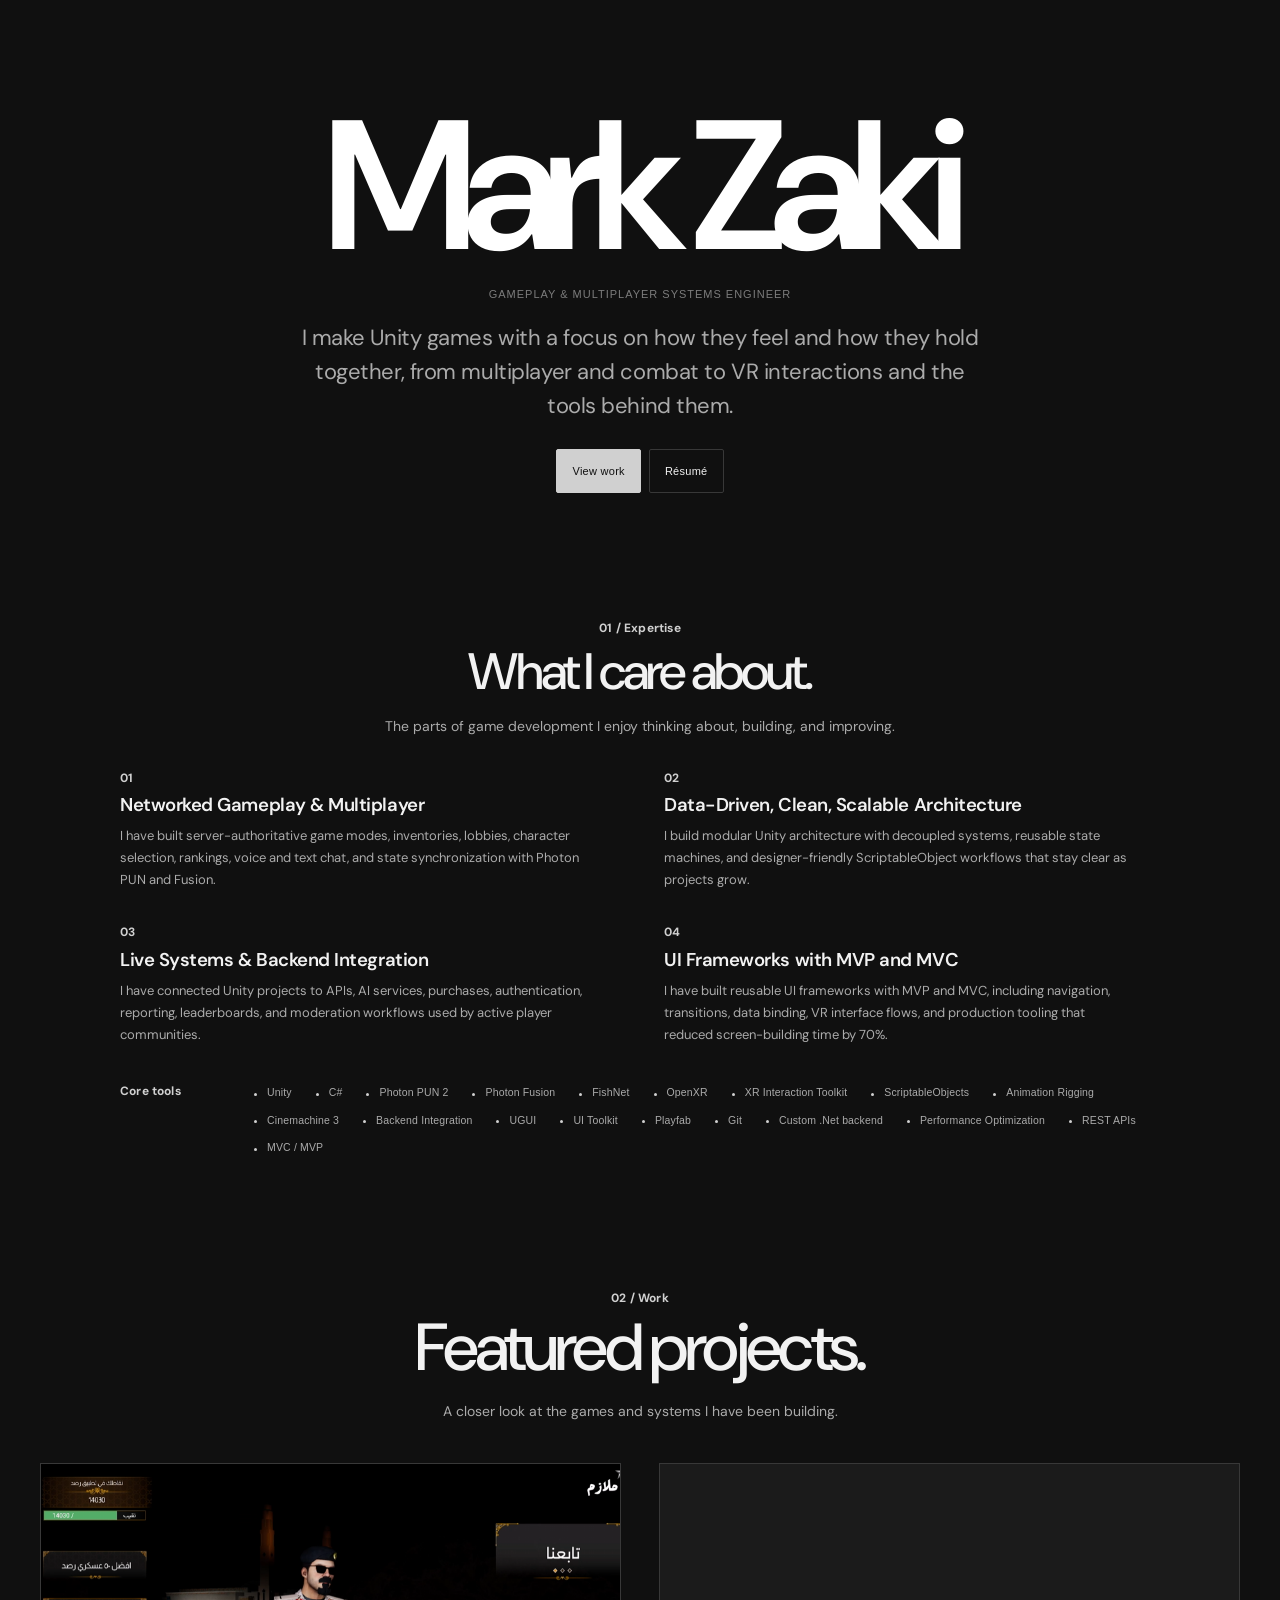
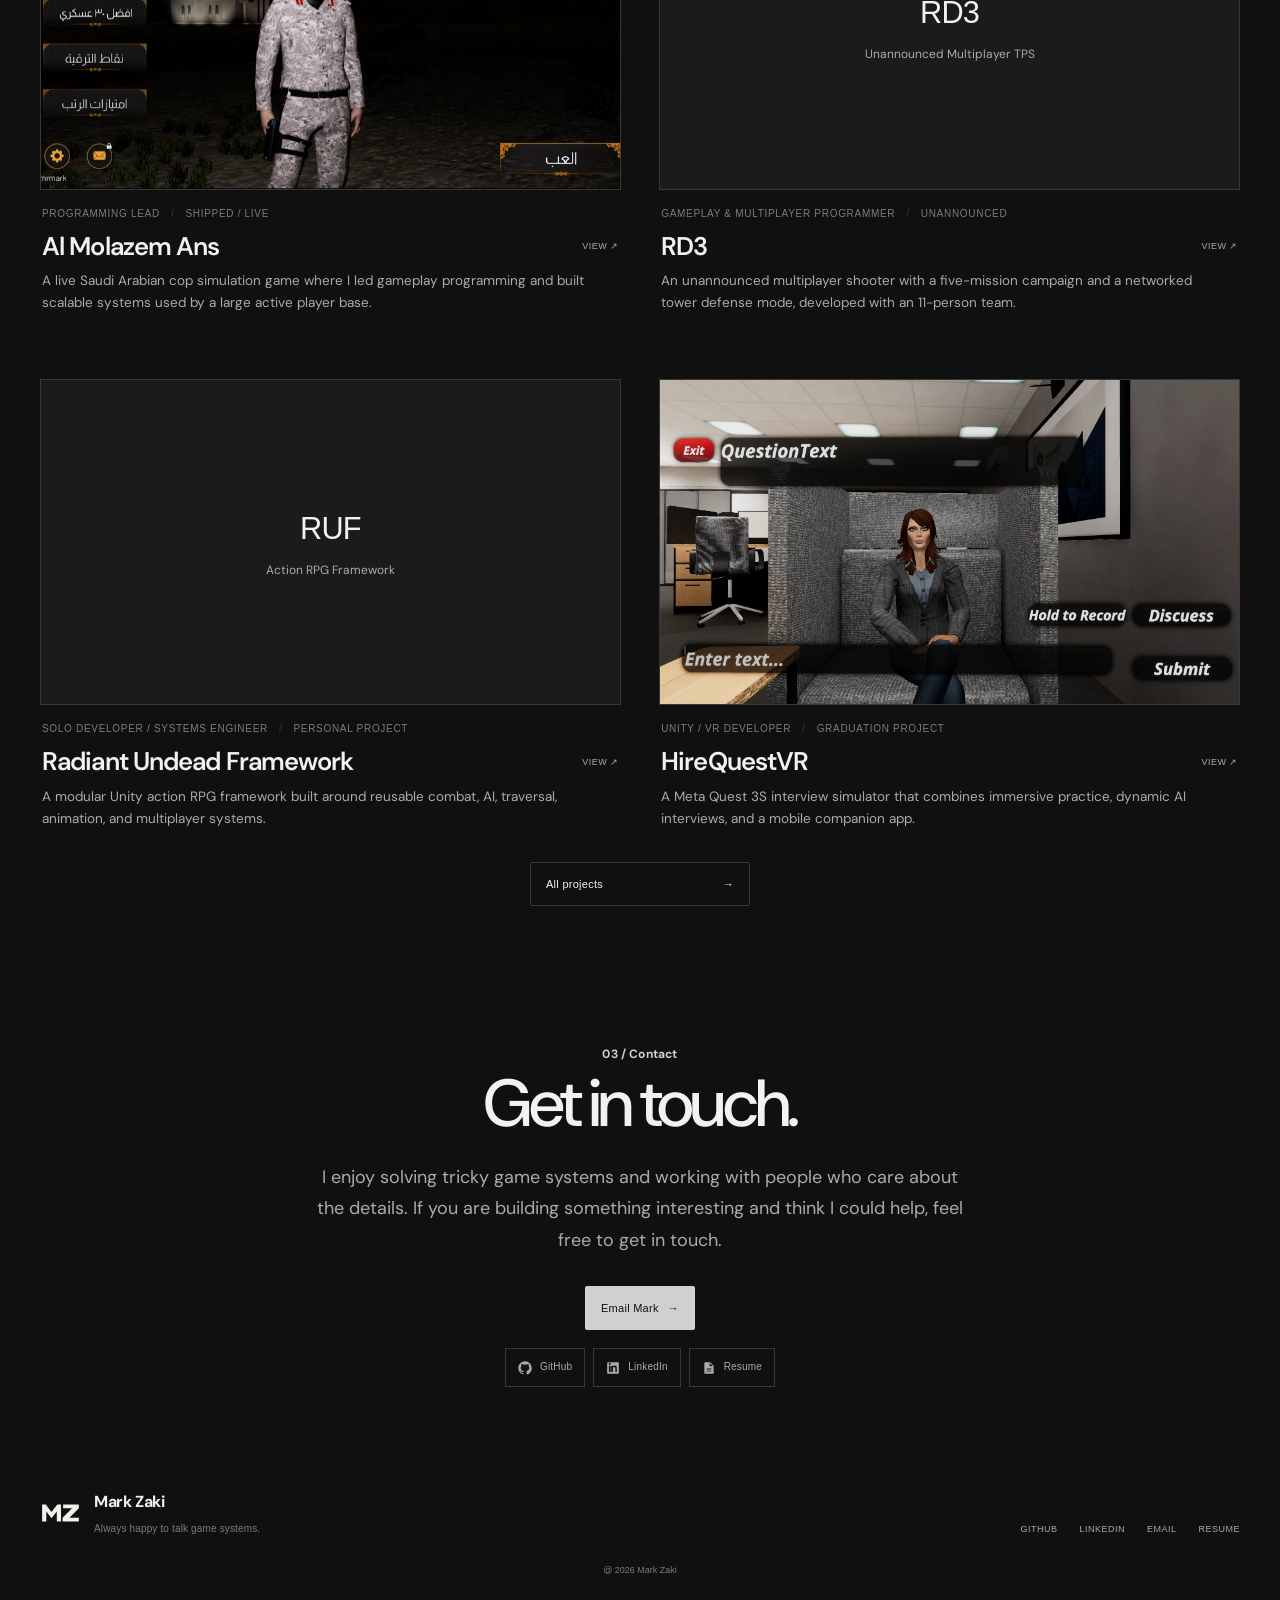
==== index.html @ 377fe2c9 "update" ====
<!DOCTYPE html>
<html lang="en">
<head>
  <meta charset="UTF-8">
  <meta name="viewport" content="width=device-width, initial-scale=1.0">
  <meta name="referrer" content="strict-origin-when-cross-origin">
  <meta name="theme-color" content="#0b0b0c">
  <title>Mark Zaki</title>
  <meta name="description" content="Mark Zaki, a Gameplay & Multiplayer Systems Engineer working across shipped mobile games, multiplayer systems, VR, combat, AI, and developer tools.">
  <link rel="preconnect" href="https://fonts.googleapis.com">
  <link rel="preconnect" href="https://fonts.gstatic.com" crossorigin>
  <link href="https://fonts.googleapis.com/css2?family=DM+Sans:wght@400;500;600;700&family=DM+Serif+Display&family=Fira+Code:wght@400;500&family=IBM+Plex+Sans:wght@400;500;600;700&family=Instrument+Serif&family=Inter:wght@400;500;600;700;800&family=JetBrains+Mono:wght@400;500&family=Manrope:wght@400;500;600;700;800&family=Outfit:wght@400;500;600;700&family=Playfair+Display:wght@500;600;700&family=Plus+Jakarta+Sans:wght@400;500;600;700;800&family=Roboto+Mono:wght@400;500&family=Sora:wght@400;500;600;700&family=Source+Code+Pro:wght@400;500&family=Source+Sans+3:wght@400;500;600;700&family=Space+Grotesk:wght@400;500;600;700&family=Space+Mono:wght@400;700&family=Work+Sans:wght@400;500;600;700&display=swap" rel="stylesheet">
  <link href="https://fonts.googleapis.com/css2?family=Barlow+Condensed:wght@400;500;600;700&family=Lora:wght@400;500;600;700&family=Merriweather:wght@400;700&family=Oswald:wght@400;500;600;700&display=swap" rel="stylesheet">
  <link rel="stylesheet" href="style.css">
  <link rel="icon" type="image/svg+xml" href="assets/favicon.svg">

  <!-- Social link preview -->
  <meta property="og:type" content="website">
  <meta property="og:site_name" content="Mark Zaki">
  <meta property="og:title" content="Mark Zaki | Gameplay & Multiplayer Systems Engineer">
  <meta property="og:description" content="Shipped mobile games, multiplayer systems, VR, combat, AI, and developer tools built with Unity and C#.">
  <meta property="og:url" content="https://markzaki55.github.io/">
  <meta property="og:image" content="https://markzaki55.github.io/assets/og-image.svg">
  <meta name="twitter:card" content="summary_large_image">
  <meta name="twitter:title" content="Mark Zaki | Gameplay & Multiplayer Systems Engineer">
  <meta name="twitter:description" content="Shipped mobile games, multiplayer systems, VR, combat, AI, and developer tools built with Unity and C#.">
  <meta name="twitter:image" content="https://markzaki55.github.io/assets/og-image.svg">
</head>
<body data-page="home">

  <section class="hero">
    <div class="wrap">
      <div class="hero__grid">
        <div class="hero__headline">
          <h1 id="name"></h1>
          <p class="hero__byline" id="tagline"></p>
          <p class="hero__statement" id="intro"></p>
        </div>
        <div class="actions" id="actions"></div>
      </div>
    </div>
  </section>

  <main>
    <section class="section section--alt" id="expertise">
      <div class="wrap">
        <div class="section__head">
          <div>
            <span class="section__index number-label">01 / Expertise</span>
            <h2 class="section__title">What I care about.</h2>
          </div>
          <p class="section__note">The parts of game development I enjoy thinking about, building, and improving.</p>
        </div>
        <div class="pillars" id="pillars"></div>
        <div class="coretools">
          <span class="coretools__label number-label">Core tools</span>
          <div class="stacklist" id="stacklist"></div>
        </div>
      </div>
    </section>

    <section class="section" id="work">
      <div class="wrap">
        <div class="section__head">
          <div>
            <span class="section__index number-label">02 / Work</span>
            <h2 class="section__title">Featured projects.</h2>
          </div>
          <p class="section__note">A closer look at the games and systems I have been building.</p>
        </div>
        <div class="projgrid" id="projects"></div>
        <div class="allprojects" id="all-projects" style="display:none">
          <a class="btn btn--ghost" href="projects.html">
            All projects <span class="arrow">→</span>
          </a>
        </div>
      </div>
    </section>

    <section class="section contact" id="contact">
      <div class="wrap contact__simple">
        <div class="section__head">
          <div>
            <span class="section__index number-label">03 / Contact</span>
            <h2 class="section__title">Get in touch.</h2>
          </div>
        </div>
        <p class="contact__lead" id="about-text"></p>
        <a class="btn btn--accent contact__email" id="contact-email" href="#">Email Mark <span class="arrow">→</span></a>
        <div class="socials" id="socials"></div>
      </div>
    </section>
  </main>

  <footer class="footer">
    <div class="wrap footer__row">
      <div class="footer__brand">
        <div class="footer__name">Mark <b>Zaki</b></div>
        <p class="footer__tagline">Always happy to talk game systems.</p>
      </div>
      <div class="footer__links" id="footer-links"></div>
    </div>
  </footer>

  <script src="data.js"></script>
  <script src="render.js"></script>
</body>
</html>
---- style.css ----
/* ==========================================================================
   MARK ZAKI PORTFOLIO SYSTEM
   An editorial interface for systems work.
   ========================================================================== */

:root {
  --bg: #0b0b0c;
  --bg-2: #0b0b0c;
  --surface: #171719;
  --surface-2: #1e1e21;
  --line: #333338;
  --line-soft: #252528;
  --text: #f2f0e9;
  --muted: #aaa99f;
  --faint: #74756c;
  --accent: #ffae3d;
  --accent-soft: #ffe875;
  --accent-deep: #a67726;
  --ink: #111111;
  --font-sans: "Space Grotesk", Arial, sans-serif;
  --font-heading: "Manrope", Arial, sans-serif;
  --font-mono: Arial, Helvetica, sans-serif;
  --hero-text: #ffffff;
  --heading-text: #f2f0e9;
  --project-title: #f2f0e9;
  --body-text: #aaa99f;
  --max: 1280px;
  --radius: 2px;
  --radius-lg: 4px;
  --ease: cubic-bezier(.22, 1, .36, 1);
  --glow: rgba(255, 174, 61, .08);
}

* {
  box-sizing: border-box;
  margin: 0;
  padding: 0;
}

html {
  scroll-behavior: smooth;
  scroll-padding-top: 0;
}

body {
  min-width: 320px;
  background: var(--bg);
  color: var(--text);
  font-family: var(--font-sans);
  font-size: 16px;
  line-height: 1.65;
  -webkit-font-smoothing: antialiased;
  text-rendering: optimizeLegibility;
}

h1,
h2,
h3,
h4,
h5,
h6 {
  font-family: var(--font-heading);
}

a {
  color: inherit;
  text-decoration: none;
}

button,
input,
textarea {
  font: inherit;
}

img,
video {
  display: block;
  max-width: 100%;
}

::selection {
  color: var(--ink);
  background: var(--accent);
}

.wrap {
  width: min(100%, var(--max));
  margin: 0 auto;
  padding-inline: 40px;
}

.mono {
  font-family: var(--font-mono);
  font-size: 12px;
  letter-spacing: .045em;
}

.number-label {
  font-family: var(--font-sans);
  font-size: 12px;
  font-weight: 700;
  font-variant-numeric: tabular-nums;
  letter-spacing: .015em;
  line-height: 1.2;
}

/* Hero -------------------------------------------------------------------- */

.hero {
  display: flex;
  align-items: stretch;
}

.hero > .wrap {
  display: flex;
  flex-direction: column;
  justify-content: center;
}

.hero__grid {
  display: flex;
  flex-direction: column;
  align-items: center;
  justify-content: center;
  padding: clamp(72px, 9vw, 116px) 0 clamp(46px, 5vw, 66px);
  text-align: center;
}

.hero__byline {
  margin-top: 26px;
  color: var(--faint);
  font-family: var(--font-mono);
  font-size: 11px;
  font-weight: 500;
  letter-spacing: .09em;
  text-transform: uppercase;
}

.hero__headline h1 {
  color: var(--hero-text);
  font-size: clamp(72px, 14.5vw, 184px);
  font-weight: 600;
  letter-spacing: -.085em;
  line-height: .78;
  white-space: nowrap;
}

.hero__statement {
  max-width: 700px;
  margin-top: 18px;
  color: var(--body-text);
  font-size: clamp(16px, 1.8vw, 22px);
  font-weight: 400;
  letter-spacing: -.02em;
  line-height: 1.55;
}

.actions {
  justify-content: center;
  display: flex;
  flex-wrap: wrap;
  gap: 8px;
  margin-top: 26px;
}

.btn {
  min-height: 44px;
  display: inline-flex;
  align-items: center;
  justify-content: center;
  gap: 9px;
  padding: 0 15px;
  color: var(--text);
  background: transparent;
  border: 1px solid var(--line);
  border-radius: var(--radius);
  font-family: var(--font-mono);
  font-size: 11px;
  letter-spacing: .025em;
  transition: color .18s ease, background .18s ease, border-color .18s ease, transform .18s var(--ease);
}

.btn:hover {
  color: var(--text);
  background: var(--surface-2);
  border-color: var(--muted);
  transform: translateY(-1px);
}

.btn--accent {
  color: var(--ink);
  background: var(--accent);
  border-color: var(--accent);
  font-weight: 500;
}

.btn--accent:hover {
  color: var(--ink);
  background: var(--accent-soft);
  border-color: var(--accent-soft);
}

.btn:active {
  transform: translateY(0);
}

/* Shared section system --------------------------------------------------- */

.section {
  padding: clamp(52px, 5.5vw, 76px) 0;
}

#expertise {
  padding-block: clamp(50px, 5vw, 68px);
}

#expertise .section__head {
  margin-bottom: 32px;
}

#expertise .section__title {
  font-size: clamp(34px, 4vw, 54px);
}

.section__head {
  display: flex;
  flex-direction: column;
  align-items: center;
  gap: 18px;
  margin-bottom: clamp(28px, 3.5vw, 40px);
  text-align: center;
}

.section__index {
  display: block;
  margin-bottom: 10px;
  color: var(--accent);
}

.section__title,
.pagehead__title {
  max-width: 820px;
  color: var(--heading-text);
  font-size: clamp(34px, 5.2vw, 72px);
  font-weight: 500;
  letter-spacing: -.055em;
  line-height: 1;
}

.section__note {
  max-width: 520px;
  color: var(--body-text);
  font-size: 14px;
  line-height: 1.7;
}

/* Project cards ----------------------------------------------------------- */

.projgrid {
  display: grid;
  grid-template-columns: repeat(2, minmax(0, 1fr));
  gap: clamp(36px, 5vw, 64px) clamp(24px, 3vw, 40px);
}

.projgrid--archive {
  grid-template-columns: repeat(3, minmax(0, 1fr));
  gap: 44px 24px;
}

.projgrid--archive .pcard__media {
  aspect-ratio: 16 / 10;
}

.projgrid--archive .pcard__title {
  font-size: clamp(18px, 1.6vw, 22px);
}

.projgrid--archive .pcard__tagline {
  font-size: 12.5px;
  -webkit-line-clamp: 2;
}

.pcard {
  min-width: 0;
  display: block;
  background: transparent;
}

.pcard__media {
  position: relative;
  aspect-ratio: 16 / 9;
  overflow: hidden;
  background: var(--surface);
  border: 1px solid var(--line);
  transition: border-color .22s ease, background .22s ease;
}

.pcard__media img,
.pcard__media video,
.pcard__media iframe {
  width: 100%;
  height: 100%;
  object-fit: cover;
  border: 0;
  pointer-events: none;
  transition: transform .7s var(--ease);
}

.pcard:hover .pcard__media > img,
.pcard:hover .pcard__media > video {
  transform: scale(1.018);
}

.pcard:hover .pcard__media,
.pcard:focus-visible .pcard__media {
  background: var(--surface-2);
  border-color: var(--faint);
}

.pcard__media .ph {
  align-items: center;
  justify-content: center;
  padding-bottom: clamp(26px, 4vw, 54px);
  text-align: center;
}

.pcard__body {
  min-height: 0;
  padding: 16px 2px 0;
  color: var(--text);
  background: transparent;
  border: 0;
}

.pcard__tags,
.pcard__meta {
  display: flex;
  flex-wrap: nowrap;
  gap: 5px 11px;
  overflow: hidden;
  color: var(--faint);
  font-family: var(--font-mono);
  font-size: 10px;
  letter-spacing: .07em;
  text-overflow: ellipsis;
  text-transform: uppercase;
  white-space: nowrap;
}

.pcard__meta span {
  min-width: 0;
  overflow: hidden;
  text-overflow: ellipsis;
}

.pcard__tags span:not(:last-child)::after,
.pcard__meta span:not(:last-child)::after {
  content: "/";
  margin-left: 11px;
  color: var(--line);
}

.pcard__heading {
  display: flex;
  align-items: center;
  justify-content: space-between;
  gap: 20px;
  margin-top: 10px;
}

.pcard__title {
  overflow: hidden;
  color: var(--project-title);
  font-size: clamp(20px, 2vw, 27px);
  font-weight: 600;
  letter-spacing: -.035em;
  line-height: 1.12;
  text-overflow: ellipsis;
  white-space: nowrap;
  transition: color .18s ease;
}

.pcard__arrow {
  flex: none;
  width: auto;
  height: auto;
  color: var(--muted);
  border: 0;
  font-family: var(--font-mono);
  font-size: 9px;
  letter-spacing: .055em;
  text-transform: uppercase;
  transition: color .2s ease, transform .25s var(--ease);
}

.pcard:hover .pcard__title,
.pcard:focus-visible .pcard__title {
  color: var(--accent-soft);
}

.pcard:hover .pcard__arrow,
.pcard:focus-visible .pcard__arrow {
  color: var(--accent);
  transform: translateX(3px);
}

.pcard__tagline {
  max-width: 560px;
  margin-top: 9px;
  display: -webkit-box;
  overflow: hidden;
  color: var(--body-text);
  font-size: 13.5px;
  line-height: 1.65;
  -webkit-box-orient: vertical;
  -webkit-line-clamp: 2;
}

.btn .arrow {
  transition: transform .2s var(--ease);
}

.btn:hover .arrow {
  transform: translateX(5px);
}

.allprojects {
  display: flex;
  justify-content: center;
  margin-top: 32px;
}

.btn--ghost {
  min-width: 220px;
  justify-content: space-between;
}

/* Project placeholder artwork */

.ph {
  position: relative;
  height: 100%;
  display: flex;
  flex-direction: column;
  justify-content: flex-end;
  gap: 6px;
  padding: clamp(26px, 4vw, 54px);
  overflow: hidden;
  background: var(--surface);
}

.ph__label,
.ph__sub {
  position: relative;
  z-index: 1;
}

.ph__label {
  color: var(--text);
  font-family: var(--font-mono);
  font-size: clamp(16px, 2.4vw, 32px);
  font-weight: 500;
  letter-spacing: -.025em;
}

.ph__sub {
  color: var(--muted);
  font-size: 12px;
}

/* Engineering focus ------------------------------------------------------- */

.pillars {
  max-width: 1040px;
  display: grid;
  grid-template-columns: repeat(2, minmax(0, 1fr));
  gap: 34px 48px;
  margin-inline: auto;
}

.pillar {
  min-height: 0;
  display: block;
  padding: 0;
  background: transparent;
  text-align: left;
}

.pillar:hover {
  background: transparent;
}

.pillar__num {
  color: var(--accent);
}

.pillar__title {
  max-width: 360px;
  margin-top: 9px;
  font-size: clamp(15px, 1.45vw, 19px);
  font-weight: 600;
  letter-spacing: -.025em;
  line-height: 1.25;
  transition: color .18s ease;
}

.pillar:hover .pillar__title {
  color: var(--accent-soft);
}

.pillar__body {
  max-width: 470px;
  margin-top: 8px;
  color: var(--body-text);
  font-size: 13px;
  line-height: 1.7;
}

.coretools {
  max-width: 1040px;
  display: grid;
  grid-template-columns: 110px 1fr;
  gap: 24px;
  align-items: start;
  margin: 38px auto 0;
}

.coretools__label {
  color: var(--accent);
}

.stacklist {
  display: flex;
  flex-wrap: wrap;
  justify-content: flex-start;
  gap: 10px 24px;
}

.stacklist span {
  position: relative;
  padding: 0 0 0 13px;
  color: var(--muted);
  border: 0;
  font-family: var(--font-mono);
  font-size: 10.5px;
  letter-spacing: .015em;
  transition: color .18s ease, background .18s ease;
}

.stacklist span::before {
  content: "";
  position: absolute;
  left: 0;
  top: 50%;
  width: 3px;
  height: 3px;
  background: var(--accent);
  border-radius: 50%;
}

.stacklist span:hover {
  color: var(--text);
  background: transparent;
}

/* Contact ----------------------------------------------------------------- */

.contact {
  color: var(--text);
}

.contact .section__index {
  color: var(--accent);
}

.contact__simple {
  display: flex;
  flex-direction: column;
  align-items: center;
  text-align: center;
}

.contact__lead {
  max-width: 650px;
  margin-top: 0;
  color: var(--body-text);
  font-size: clamp(15px, 1.5vw, 18px);
  line-height: 1.75;
}

.contact__simple .section__head {
  margin-bottom: 24px;
}

.contact__email {
  margin-top: 30px;
}

.socials {
  display: flex;
  flex-wrap: wrap;
  justify-content: center;
  gap: 8px;
  margin-top: 18px;
}

.social {
  display: inline-flex;
  align-items: center;
  gap: 8px;
  padding: 10px 12px;
  color: var(--muted);
  border: 1px solid var(--line);
  font-family: var(--font-mono);
  font-size: 10px;
  letter-spacing: .02em;
  transition: color .18s ease, border-color .18s ease, background .18s ease;
}

.social svg {
  width: 14px;
  height: 14px;
}

.social:hover {
  color: var(--text);
  background: var(--surface-2);
  border-color: var(--faint);
}

/* Archive ----------------------------------------------------------------- */

.pagehead {
  padding: clamp(42px, 5vw, 66px) 0 28px;
}

.pagehead .back {
  margin-bottom: clamp(28px, 3.5vw, 42px);
}

.pagehead .section__head {
  margin-bottom: 30px;
}

.pagehead__sub {
  color: var(--faint);
  font-family: var(--font-mono);
  font-size: 10px;
  letter-spacing: .055em;
  text-align: center;
  text-transform: uppercase;
}

.section--tight {
  padding-top: 28px;
}

/* Project detail ---------------------------------------------------------- */

.detail {
  padding: 24px 0 clamp(52px, 5.5vw, 76px);
}

.back {
  display: inline-flex;
  align-items: center;
  gap: 9px;
  color: var(--faint);
  font-family: var(--font-mono);
  font-size: 10px;
  letter-spacing: .05em;
  text-transform: uppercase;
  transition: color .18s ease;
}

.back:hover {
  color: var(--text);
}

.back .arrow {
  transition: transform .18s var(--ease);
}

.back:hover .arrow {
  transform: translateX(-4px);
}

.detail__topbar {
  display: flex;
  align-items: center;
  justify-content: space-between;
  gap: 24px;
  padding-bottom: 18px;
}

.detail__position {
  color: var(--faint);
}

.detail__header {
  max-width: 920px;
  margin-inline: auto;
  padding: clamp(44px, 5vw, 68px) 0 clamp(28px, 3.5vw, 42px);
  text-align: center;
}

.detail__intro {
  max-width: 1180px;
  display: grid;
  grid-template-columns: minmax(0, 1.55fr) minmax(300px, .75fr);
  grid-template-areas: "visual summary";
  gap: clamp(34px, 4vw, 58px);
  align-items: start;
  margin: clamp(28px, 3.5vw, 42px) auto 0;
}

.detail__summary {
  grid-area: summary;
  min-width: 0;
  padding: 2px 0 0 clamp(24px, 3vw, 36px);
  border-left: 1px solid var(--line);
}

.detail__visual {
  grid-area: visual;
  min-width: 0;
}

.detail__eyebrow {
  max-width: 780px;
  margin-inline: auto;
  color: var(--accent);
  font-family: var(--font-mono);
  font-size: 10px;
  letter-spacing: .09em;
  text-align: center;
  text-transform: uppercase;
}

.detail__summary .detail__eyebrow {
  max-width: none;
  margin: 0;
  text-align: left;
}

.detail__title {
  max-width: 860px;
  margin: 14px auto 0;
  color: var(--heading-text);
  font-size: clamp(42px, 6vw, 72px);
  font-weight: 600;
  letter-spacing: -.055em;
  line-height: .98;
  text-align: center;
}

.detail__summary .detail__title {
  max-width: none;
  margin: 13px 0 0;
  font-size: clamp(34px, 3.6vw, 52px);
  line-height: .98;
  text-align: left;
}

.detail__tags {
  display: flex;
  flex-wrap: wrap;
  gap: 10px;
  justify-content: center;
  margin-top: 17px;
  color: var(--faint);
  font-family: var(--font-mono);
  font-size: 10px;
  letter-spacing: .075em;
  text-transform: uppercase;
}

.detail__summary .detail__tags {
  justify-content: flex-start;
  gap: 7px 10px;
  margin-top: 15px;
}

.detail__lead {
  max-width: 720px;
  margin: 16px auto 0;
  color: var(--body-text);
  font-size: clamp(15px, 1.5vw, 18px);
  line-height: 1.72;
  text-align: center;
}

.detail__summary .detail__lead {
  max-width: 520px;
  margin: 16px 0 0;
  font-size: 14px;
  line-height: 1.72;
  text-align: left;
}

.detail__tags span::before {
  content: "/";
  margin-right: 8px;
  color: var(--accent-deep);
}

.detail__main {
  max-width: 1080px;
  min-width: 0;
  margin: clamp(42px, 4.5vw, 60px) auto 0;
}

.detail__hero {
  aspect-ratio: 16 / 9;
  overflow: hidden;
  background: var(--surface);
  border: 1px solid var(--line);
}

.detail__hero img,
.detail__hero video,
.detail__hero iframe {
  width: 100%;
  height: 100%;
  object-fit: cover;
  border: 0;
}

.detail__hero--gallery {
  aspect-ratio: auto;
  overflow: visible;
  background: transparent;
  border: 0;
}

.dsection {
  display: grid;
  grid-template-columns: 170px minmax(0, 1fr);
  gap: 40px;
  margin-top: 42px;
}

.detail__main .dsection:first-child {
  margin-top: 0;
}

.dsection__head {
  display: block;
}

.dsection__num {
  display: block;
  margin-bottom: 7px;
  color: var(--accent);
}

.dsection h2 {
  font-size: 15px;
  font-weight: 600;
  letter-spacing: -.02em;
  line-height: 1.35;
}

.dsection > p,
.dsection > ul,
.dsection > .dsection__media {
  grid-column: 2;
}

.dsection p {
  max-width: 760px;
  color: var(--body-text);
  font-size: 15px;
  line-height: 1.8;
}

.dsection p + p {
  margin-top: 17px;
}

.dsection ul {
  list-style: none;
}

.dsection li {
  position: relative;
  padding: 11px 0 11px 22px;
  color: var(--body-text);
  font-size: 14px;
  line-height: 1.7;
}

.dsection li::before {
  content: "•";
  position: absolute;
  left: 0;
  color: var(--accent);
}

.dsection__media {
  margin-top: 14px;
  overflow: hidden;
  border: 1px solid var(--line);
}

.dsection__media img,
.dsection__media video,
.dsection__media iframe {
  width: 100%;
  display: block;
}

.info {
  position: static;
  display: block;
  margin-top: 27px;
}

.info__row {
  min-width: 0;
  display: grid;
  grid-template-columns: 82px minmax(0, 1fr);
  gap: 16px;
  align-items: start;
  padding: 12px 0;
}

.info__label {
  margin: 2px 0 0;
  color: var(--faint);
  font-family: var(--font-mono);
  font-size: 9px;
  letter-spacing: .1em;
  text-transform: uppercase;
}

.info__value {
  color: var(--text);
  font-size: 13px;
  line-height: 1.6;
}

.info__row--links {
  display: flex;
  align-items: center;
  justify-content: flex-start;
  flex-wrap: wrap;
  gap: 8px;
  padding: 13px 0;
}

.btn--block {
  width: auto;
  justify-content: center;
}

.projectnav {
  max-width: 1080px;
  margin: clamp(50px, 5.5vw, 72px) auto 0;
}

.projectnav__all {
  display: inline-block;
  color: var(--faint);
  font-family: var(--font-mono);
  font-size: 9px;
  letter-spacing: .08em;
  text-transform: uppercase;
  transition: color .18s ease;
}

.projectnav__all:hover {
  color: var(--text);
}

.projectnav__links {
  display: grid;
  grid-template-columns: repeat(2, minmax(0, 1fr));
  gap: 24px;
  margin-top: 24px;
}

.projectnav__project {
  min-width: 0;
}

.projectnav__project--next {
  grid-column: 2;
  text-align: right;
}

.projectnav__label {
  display: block;
  margin-bottom: 7px;
  color: var(--faint);
  font-family: var(--font-mono);
  font-size: 9px;
  letter-spacing: .08em;
  text-transform: uppercase;
}

.projectnav__title {
  display: block;
  overflow: hidden;
  color: var(--text);
  font-size: clamp(17px, 2vw, 22px);
  font-weight: 600;
  letter-spacing: -.03em;
  text-overflow: ellipsis;
  white-space: nowrap;
  transition: color .18s ease;
}

.projectnav__project:hover .projectnav__title {
  color: var(--accent);
}

/* Media gallery ----------------------------------------------------------- */

.mediabox {
  display: flex;
  flex-direction: column;
  gap: 8px;
}

.mediabox__stage {
  position: relative;
  aspect-ratio: 16 / 9;
  overflow: hidden;
  background: var(--surface);
  border: 1px solid var(--line);
}

.mediabox__frame {
  position: absolute;
  inset: 0;
}

.mediabox__frame .ph::before {
  content: "Media placeholder";
  position: absolute;
  top: clamp(20px, 3vw, 34px);
  left: clamp(20px, 3vw, 34px);
  z-index: 1;
  color: var(--faint);
  font-family: var(--font-mono);
  font-size: 8px;
  letter-spacing: .1em;
  text-transform: uppercase;
}

.mediabox__frame .ph__label {
  font-size: clamp(20px, 3vw, 38px);
}

.mediabox__frame img,
.mediabox__frame video,
.mediabox__frame iframe {
  width: 100%;
  height: 100%;
  object-fit: contain;
  border: 0;
}

.mediabox__frame img {
  object-fit: cover;
}

.mediabox__count {
  position: absolute;
  right: 62px;
  top: 12px;
  z-index: 3;
  min-height: 38px;
  display: inline-flex;
  align-items: center;
  padding: 0 11px;
  color: var(--muted);
  background: rgba(11,11,12,.86);
  border: 1px solid var(--line);
  font-family: var(--font-mono);
  font-size: 8px;
  letter-spacing: .08em;
}

.ytplayer,
.ytplayer iframe {
  width: 100%;
  height: 100%;
  display: block;
  border: 0;
}

.dsection__media .ytplayer,
.gallery__item .ytplayer {
  aspect-ratio: 16 / 9;
}

.yt-fallback {
  position: relative;
  width: 100%;
  aspect-ratio: 16 / 9;
  overflow: hidden;
  background: #000;
}

.yt-fallback img {
  width: 100%;
  height: 100%;
  object-fit: cover;
}

.yt-fallback .yt-play {
  position: absolute;
  inset: 0;
  width: max-content;
  height: max-content;
  margin: auto;
  display: inline-flex;
  align-items: center;
  gap: 8px;
  padding: 12px 16px;
  color: var(--ink);
  background: var(--accent);
  font-family: var(--font-mono);
  font-size: 10px;
  font-weight: 500;
}

.yt-fallback .yt-play svg {
  width: 16px;
  height: 16px;
}

.mediabox__expand {
  position: absolute;
  top: 12px;
  right: 12px;
  z-index: 3;
  width: 38px;
  height: 38px;
  display: grid;
  place-items: center;
  color: var(--text);
  background: rgba(11,11,12,.86);
  border: 1px solid var(--line);
  cursor: pointer;
  transition: color .18s ease, background .18s ease;
}

.mediabox__expand:hover {
  color: var(--ink);
  background: var(--accent);
}

.mediabox__expand svg {
  width: 16px;
  height: 16px;
}

.mediabox__cap {
  min-height: 18px;
  color: var(--faint);
  font-family: var(--font-mono);
  font-size: 9px;
  letter-spacing: .05em;
  text-transform: uppercase;
}

.mediabox__thumbs {
  display: flex;
  gap: 6px;
  overflow-x: auto;
  padding-bottom: 5px;
  scrollbar-width: thin;
  scrollbar-color: var(--line) transparent;
}

.mediabox__thumbs--grid {
  display: grid;
  grid-template-columns: repeat(var(--media-count), minmax(0, 1fr));
  overflow: visible;
}

.thumb {
  position: relative;
  flex: 0 0 92px;
  aspect-ratio: 16 / 10;
  padding: 0;
  overflow: hidden;
  opacity: .58;
  background: var(--surface);
  border: 1px solid var(--line);
  cursor: pointer;
  transition: opacity .18s ease, border-color .18s ease;
}

.mediabox__thumbs--grid .thumb {
  width: 100%;
  min-width: 0;
}

.thumb:hover,
.thumb.is-active {
  opacity: 1;
}

.thumb.is-active {
  border-color: var(--accent);
}

.thumb img {
  width: 100%;
  height: 100%;
  object-fit: cover;
}

.thumb__ph {
  width: 100%;
  height: 100%;
  display: grid;
  place-items: center;
  padding: 8px;
  color: var(--faint);
  background: var(--bg);
  font-family: var(--font-mono);
  font-size: 8px;
  letter-spacing: .06em;
  text-align: center;
  text-transform: uppercase;
}

.thumb__index {
  position: absolute;
  left: 6px;
  bottom: 6px;
  z-index: 2;
  min-width: 24px;
  padding: 3px 5px;
  color: var(--muted);
  background: rgba(11,11,12,.9);
  border: 1px solid var(--line);
  font-family: var(--font-mono);
  font-size: 7px;
  letter-spacing: .06em;
  line-height: 1;
}

.thumb__play {
  position: absolute;
  inset: 0;
  width: 28px;
  height: 28px;
  margin: auto;
  display: grid;
  place-items: center;
  color: var(--ink);
  background: var(--accent);
  border-radius: 50%;
  pointer-events: none;
}

.thumb__play svg {
  width: 14px;
  height: 14px;
  margin-left: 2px;
}

.gallery {
  display: grid;
  grid-template-columns: repeat(2, 1fr);
  gap: 1px;
  margin-top: 72px;
  background: var(--line);
  border: 1px solid var(--line);
}

.gallery__item {
  overflow: hidden;
  background: var(--surface);
}

.gallery__item img,
.gallery__item video,
.gallery__item iframe {
  width: 100%;
  aspect-ratio: 16 / 9;
  object-fit: cover;
  border: 0;
}

/* Lightbox */

.lb {
  position: fixed;
  inset: 0;
  z-index: 200;
  display: grid;
  grid-template-columns: auto minmax(0, 1fr) auto;
  align-items: center;
  gap: 15px;
  padding: 32px clamp(16px, 5vw, 72px);
  opacity: 0;
  background: rgba(7,9,12,.97);
  transition: opacity .2s ease;
}

.lb.in {
  opacity: 1;
}

.lb__frame {
  grid-column: 2;
  width: 100%;
  max-height: 82vh;
  aspect-ratio: 16 / 9;
  overflow: hidden;
  background: var(--surface);
  border: 1px solid var(--line);
}

.lb__frame img,
.lb__frame video,
.lb__frame iframe {
  width: 100%;
  height: 100%;
  object-fit: contain;
  border: 0;
}

.lb__cap {
  grid-column: 2;
  grid-row: 2;
  justify-self: center;
  color: var(--faint);
  font-family: var(--font-mono);
  font-size: 9px;
  letter-spacing: .05em;
  text-transform: uppercase;
}

.lb__nav,
.lb__close {
  display: grid;
  place-items: center;
  color: var(--text);
  background: var(--surface);
  border: 1px solid var(--line);
  border-radius: 0;
  cursor: pointer;
  transition: color .18s ease, background .18s ease;
}

.lb__nav {
  width: 44px;
  height: 44px;
  font-size: 22px;
}

.lb__nav--prev { grid-column: 1; }
.lb__nav--next { grid-column: 3; }

.lb__nav:hover,
.lb__close:hover {
  color: var(--ink);
  background: var(--accent);
}

.lb__close {
  position: absolute;
  top: 18px;
  right: 18px;
  width: 42px;
  height: 42px;
  font-size: 21px;
}

/* Legal ------------------------------------------------------------------- */

.legal {
  max-width: 760px;
  margin: 0 auto;
  padding: 100px 40px 130px;
}

.legal h1 {
  margin: 58px 0 10px;
  color: var(--heading-text);
  font-size: clamp(44px, 7vw, 72px);
  font-weight: 500;
  letter-spacing: -.055em;
  line-height: 1;
}

.legal .meta {
  margin-bottom: 70px;
  color: var(--faint);
  font-family: var(--font-mono);
  font-size: 9px;
  letter-spacing: .06em;
  text-transform: uppercase;
}

.legal section {
  margin-bottom: 42px;
}

.legal h2 {
  margin-bottom: 14px;
  color: var(--text);
  font-family: var(--font-mono);
  font-size: 10px;
  font-weight: 500;
  letter-spacing: .08em;
  text-transform: uppercase;
}

.legal h2::before {
  content: "/";
  margin-right: 8px;
  color: var(--accent);
}

.legal p,
.legal li {
  color: var(--body-text);
  font-size: 14px;
  line-height: 1.8;
}

.legal ul {
  padding-left: 20px;
}

.legal li {
  margin-top: 8px;
}

.legal strong {
  color: var(--text);
}

.legal a {
  color: var(--accent);
  text-decoration: underline;
  text-decoration-color: var(--accent-deep);
  text-underline-offset: 3px;
}

/* Footer ------------------------------------------------------------------ */

.footer {
  padding: 32px 0;
  background: var(--bg);
}

.footer__row {
  display: flex;
  justify-content: space-between;
  align-items: flex-end;
  gap: 30px;
}

.footer__brand {
  display: grid;
  grid-template-columns: 42px auto;
  column-gap: 12px;
  align-items: center;
}

.footer__mark {
  width: 42px;
  height: 30px;
  grid-row: 1 / 3;
  object-fit: contain;
}

.footer__name {
  grid-column: 2;
  font-size: 16px;
  font-weight: 700;
  letter-spacing: -.025em;
}

.footer__name b {
  color: inherit;
}

.footer__tagline {
  grid-column: 2;
  margin-top: 5px;
  color: var(--faint);
  font-family: var(--font-mono);
  font-size: 10px;
  font-weight: 500;
  letter-spacing: .015em;
}

.footer__links {
  display: flex;
  flex-wrap: wrap;
  justify-content: flex-end;
  gap: 10px 22px;
}

.footer__links a {
  color: var(--muted);
  font-family: var(--font-mono);
  font-size: 9px;
  letter-spacing: .055em;
  text-transform: uppercase;
  transition: color .18s ease;
}

.footer__links a:hover {
  color: var(--accent);
}

.footer__copy {
  width: min(100%, var(--max));
  margin: 26px auto 0;
  padding: 0 40px;
  color: var(--faint);
  font-family: var(--font-mono);
  font-size: 9px;
  text-align: center;
}

/* Responsive -------------------------------------------------------------- */

@media (max-width: 980px) {
  .wrap {
    padding-inline: 28px;
  }

  .hero__grid {
    gap: 0;
  }
}

@media (max-width: 860px) {
  .section__head {
    align-items: center;
  }

  .projgrid {
    grid-template-columns: 1fr;
  }

  .projgrid--archive {
    grid-template-columns: repeat(2, minmax(0, 1fr));
  }

  .dsection {
    grid-template-columns: 1fr;
    gap: 16px;
  }

  .dsection > p,
  .dsection > ul,
  .dsection > .dsection__media {
    grid-column: 1;
  }

  .detail__intro {
    grid-template-columns: 1fr;
    grid-template-areas:
      "summary"
      "visual";
    gap: 32px;
    margin-top: 36px;
  }

  .detail__summary {
    max-width: 720px;
    padding-left: 0;
    border-left: 0;
  }

  .detail__main {
    margin-top: 42px;
  }
}

@media (max-width: 620px) {
  .wrap {
    padding-inline: 20px;
  }

  .hero__headline h1 {
    font-size: clamp(50px, 16vw, 76px);
    line-height: .93;
  }

  .section {
    padding-block: 56px;
  }

  .pillar {
    min-height: 0;
  }

  .pillars {
    grid-template-columns: 1fr;
  }

  .coretools {
    grid-template-columns: 1fr;
    gap: 14px;
  }

  .pcard__media {
    aspect-ratio: 4 / 3;
  }

  .projgrid--archive {
    grid-template-columns: 1fr;
  }

  .projgrid--archive .pcard__media {
    aspect-ratio: 16 / 10;
  }

  .detail {
    padding-top: 20px;
  }

  .detail__topbar {
    padding-bottom: 14px;
  }

  .detail__header {
    padding: 40px 0 28px;
  }

  .detail__intro {
    gap: 26px;
    margin-top: 30px;
  }

  .detail__summary .detail__title {
    font-size: clamp(34px, 11vw, 48px);
  }

  .detail__title {
    font-size: clamp(40px, 13vw, 58px);
  }

  .detail__tags {
    gap: 8px;
  }

  .dsection {
    margin-top: 34px;
    padding-top: 0;
  }

  .gallery {
    grid-template-columns: 1fr;
  }

  .mediabox__thumbs--grid {
    display: flex;
    overflow-x: auto;
  }

  .mediabox__thumbs--grid .thumb {
    width: auto;
    flex: 0 0 88px;
  }

  .lb {
    grid-template-columns: 36px minmax(0, 1fr) 36px;
    gap: 5px;
    padding-inline: 6px;
  }

  .lb__nav {
    width: 36px;
    height: 36px;
  }

  .footer__row {
    align-items: flex-start;
    flex-direction: column;
  }

  .footer__links {
    justify-content: flex-start;
  }
}

@media (prefers-reduced-motion: reduce) {
  html {
    scroll-behavior: auto;
  }

  *,
  *::before,
  *::after {
    animation-duration: .01ms !important;
    animation-iteration-count: 1 !important;
    transition-duration: .01ms !important;
  }

}

a:focus-visible,
button:focus-visible,
input:focus-visible,
textarea:focus-visible,
.mediabox:focus-visible {
  outline: 2px solid var(--accent);
  outline-offset: 3px;
}
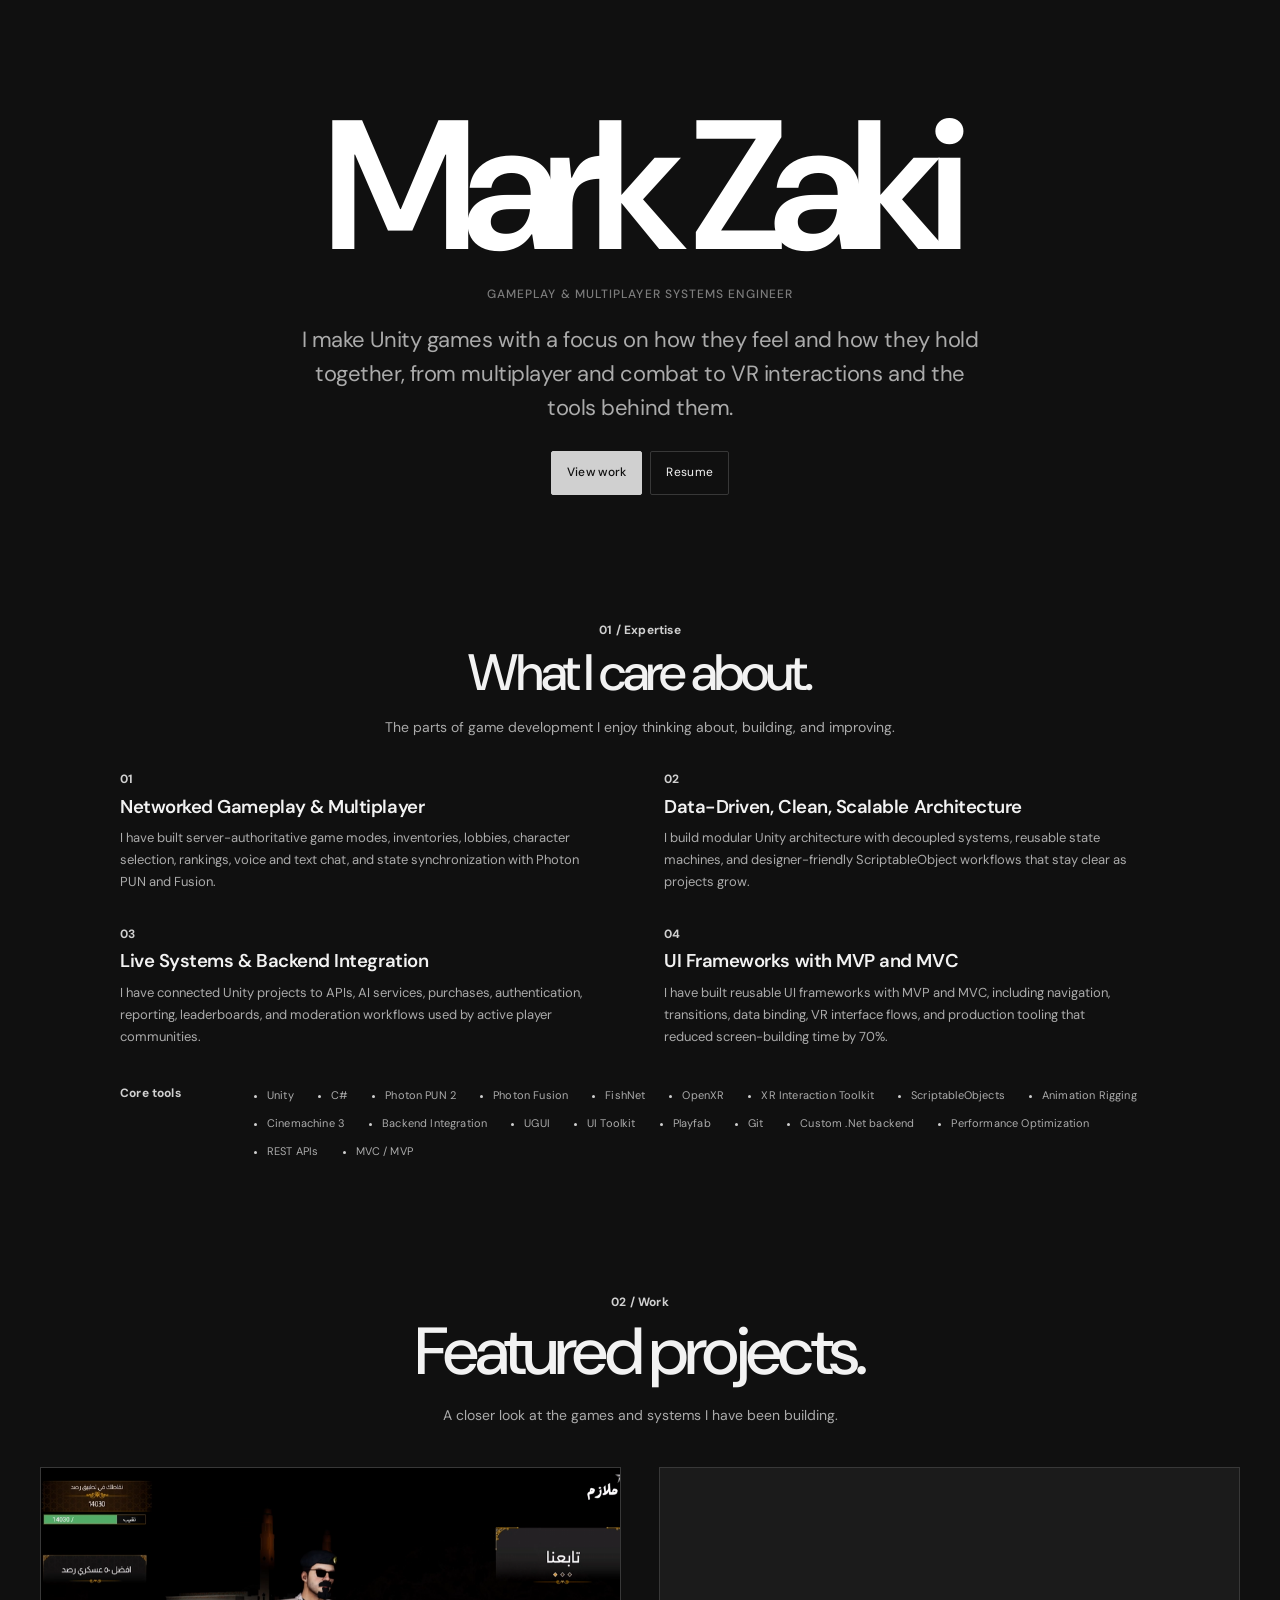
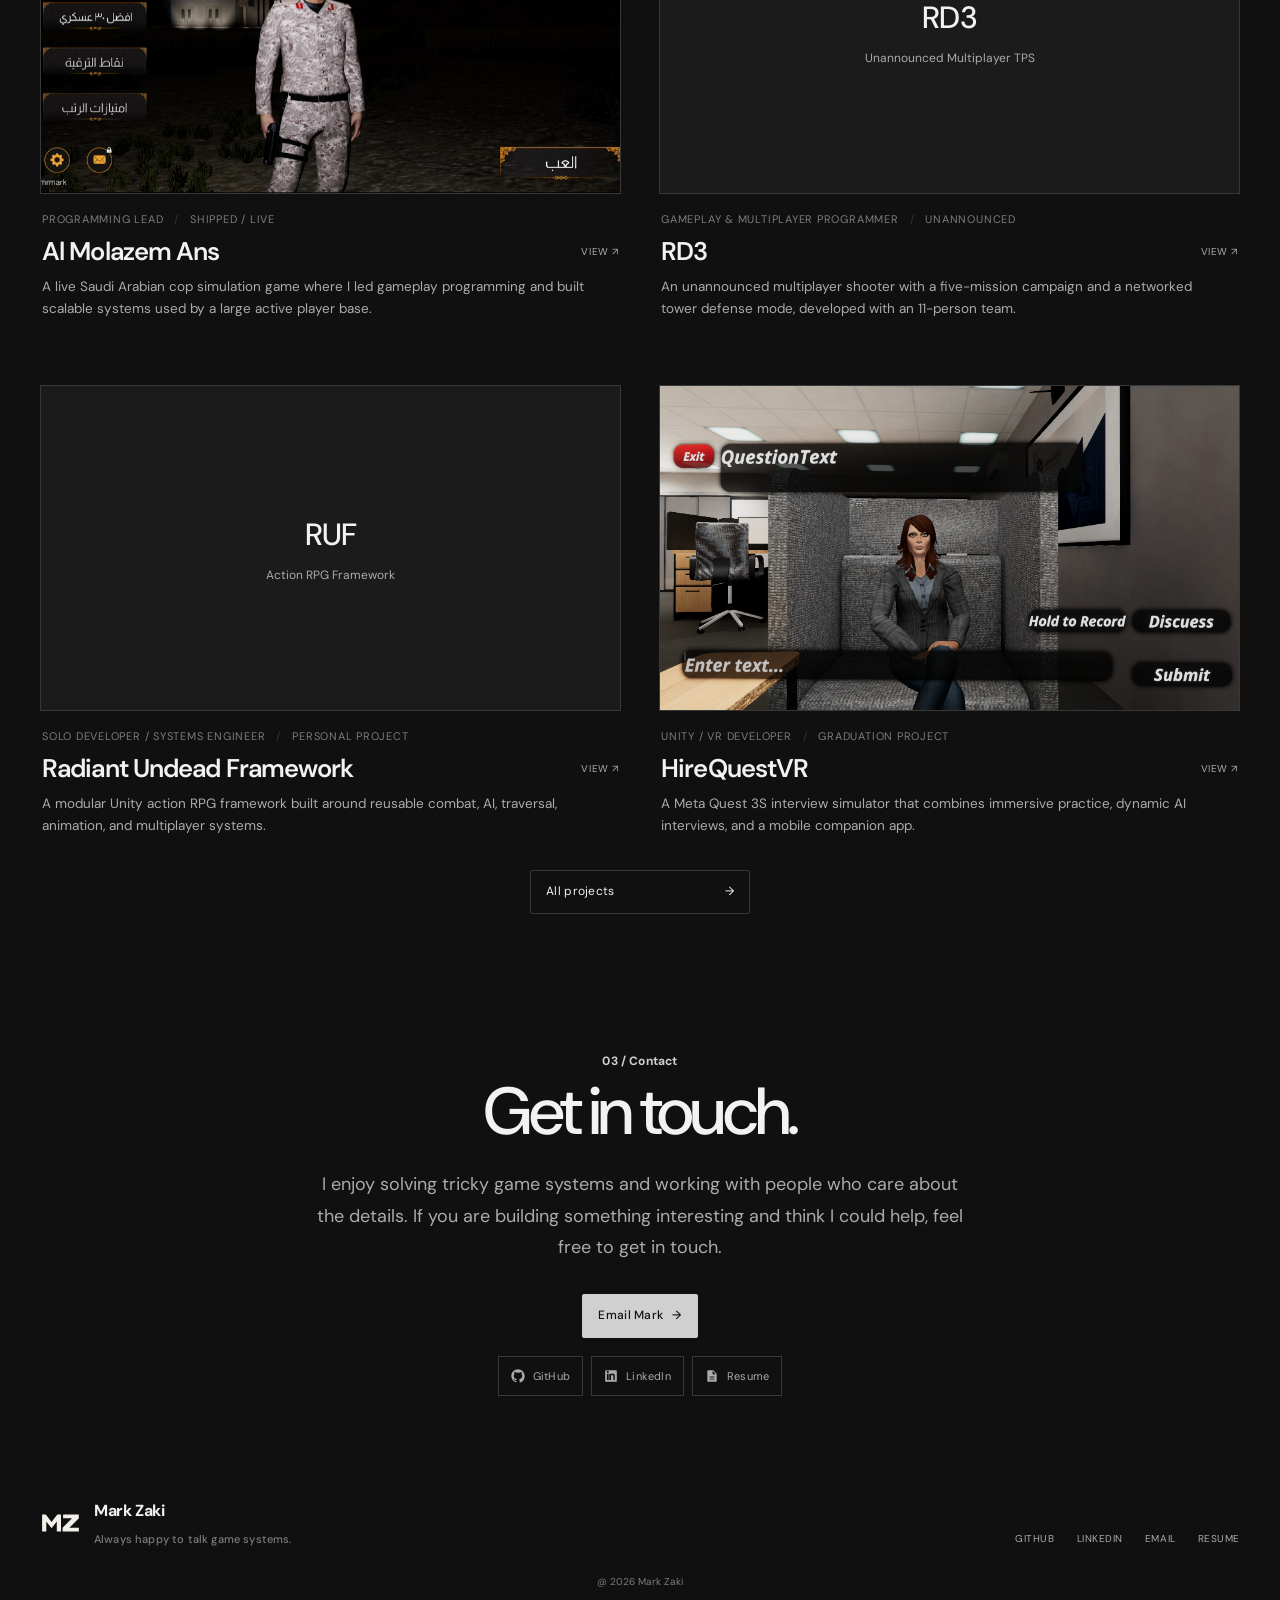
==== commit 55ffa006: "update" ====
--- a/index.html
+++ b/index.html
@@ -4,12 +4,13 @@
   <meta charset="UTF-8">
   <meta name="viewport" content="width=device-width, initial-scale=1.0">
   <meta name="referrer" content="strict-origin-when-cross-origin">
-  <meta name="theme-color" content="#0b0b0c">
+  <meta name="theme-color" content="#101010">
+  <script src="theme-init.js"></script>
   <title>Mark Zaki</title>
   <meta name="description" content="Mark Zaki, a Gameplay & Multiplayer Systems Engineer working across shipped mobile games, multiplayer systems, VR, combat, AI, and developer tools.">
   <link rel="preconnect" href="https://fonts.googleapis.com">
   <link rel="preconnect" href="https://fonts.gstatic.com" crossorigin>
-  <link href="https://fonts.googleapis.com/css2?family=DM+Sans:wght@400;500;600;700&family=DM+Serif+Display&family=Fira+Code:wght@400;500&family=IBM+Plex+Sans:wght@400;500;600;700&family=Instrument+Serif&family=Inter:wght@400;500;600;700;800&family=JetBrains+Mono:wght@400;500&family=Manrope:wght@400;500;600;700;800&family=Outfit:wght@400;500;600;700&family=Playfair+Display:wght@500;600;700&family=Plus+Jakarta+Sans:wght@400;500;600;700;800&family=Roboto+Mono:wght@400;500&family=Sora:wght@400;500;600;700&family=Source+Code+Pro:wght@400;500&family=Source+Sans+3:wght@400;500;600;700&family=Space+Grotesk:wght@400;500;600;700&family=Space+Mono:wght@400;700&family=Work+Sans:wght@400;500;600;700&display=swap" rel="stylesheet">
+  <link href="https://fonts.googleapis.com/css2?family=DM+Sans:wght@400;500;600;700&family=DM+Serif+Display&family=IBM+Plex+Sans:wght@400;500;600;700&family=Instrument+Serif&family=Inter:wght@400;500;600;700;800&family=Manrope:wght@400;500;600;700;800&family=Outfit:wght@400;500;600;700&family=Playfair+Display:wght@500;600;700&family=Plus+Jakarta+Sans:wght@400;500;600;700;800&family=Sora:wght@400;500;600;700&family=Source+Sans+3:wght@400;500;600;700&family=Space+Grotesk:wght@400;500;600;700&family=Work+Sans:wght@400;500;600;700&display=swap" rel="stylesheet">
   <link href="https://fonts.googleapis.com/css2?family=Barlow+Condensed:wght@400;500;600;700&family=Lora:wght@400;500;600;700&family=Merriweather:wght@400;700&family=Oswald:wght@400;500;600;700&display=swap" rel="stylesheet">
   <link rel="stylesheet" href="style.css">
   <link rel="icon" type="image/svg+xml" href="assets/favicon.svg">
@@ -42,7 +43,7 @@
   </section>
 
   <main>
-    <section class="section section--alt" id="expertise">
+    <section class="section" id="expertise">
       <div class="wrap">
         <div class="section__head">
           <div>
--- a/style.css
+++ b/style.css
@@ -4,31 +4,28 @@
    ========================================================================== */
 
 :root {
-  --bg: #0b0b0c;
-  --bg-2: #0b0b0c;
-  --surface: #171719;
-  --surface-2: #1e1e21;
-  --line: #333338;
-  --line-soft: #252528;
-  --text: #f2f0e9;
-  --muted: #aaa99f;
-  --faint: #74756c;
-  --accent: #ffae3d;
-  --accent-soft: #ffe875;
-  --accent-deep: #a67726;
+  /* Keep these first-paint values aligned with the published THEME in data.js. */
+  --bg: #101010;
+  --surface: #1b1b1b;
+  --surface-2: #232323;
+  --line: #383838;
+  --text: #f2f2f2;
+  --muted: #ababab;
+  --faint: #7c7c7c;
+  --accent: #d0d0d0;
+  --accent-soft: #ececec;
+  --accent-deep: #777777;
   --ink: #111111;
-  --font-sans: "Space Grotesk", Arial, sans-serif;
-  --font-heading: "Manrope", Arial, sans-serif;
-  --font-mono: Arial, Helvetica, sans-serif;
+  --font-sans: "DM Sans", Arial, sans-serif;
+  --font-heading: "DM Sans", Arial, sans-serif;
+  --font-mono: var(--font-sans);
   --hero-text: #ffffff;
-  --heading-text: #f2f0e9;
-  --project-title: #f2f0e9;
-  --body-text: #aaa99f;
+  --heading-text: #f2f2f2;
+  --project-title: #f2f2f2;
+  --body-text: #ababab;
   --max: 1280px;
   --radius: 2px;
-  --radius-lg: 4px;
   --ease: cubic-bezier(.22, 1, .36, 1);
-  --glow: rgba(255, 174, 61, .08);
 }
 
 * {
@@ -90,12 +87,6 @@
   padding-inline: 40px;
 }
 
-.mono {
-  font-family: var(--font-mono);
-  font-size: 12px;
-  letter-spacing: .045em;
-}
-
 .number-label {
   font-family: var(--font-sans);
   font-size: 12px;
@@ -131,7 +122,7 @@
   margin-top: 26px;
   color: var(--faint);
   font-family: var(--font-mono);
-  font-size: 11px;
+  font-size: 12px;
   font-weight: 500;
   letter-spacing: .09em;
   text-transform: uppercase;
@@ -176,7 +167,7 @@
   border: 1px solid var(--line);
   border-radius: var(--radius);
   font-family: var(--font-mono);
-  font-size: 11px;
+  font-size: 12px;
   letter-spacing: .025em;
   transition: color .18s ease, background .18s ease, border-color .18s ease, transform .18s var(--ease);
 }
@@ -333,7 +324,6 @@
   border: 0;
 }
 
-.pcard__tags,
 .pcard__meta {
   display: flex;
   flex-wrap: nowrap;
@@ -341,7 +331,7 @@
   overflow: hidden;
   color: var(--faint);
   font-family: var(--font-mono);
-  font-size: 10px;
+  font-size: 11px;
   letter-spacing: .07em;
   text-overflow: ellipsis;
   text-transform: uppercase;
@@ -354,7 +344,6 @@
   text-overflow: ellipsis;
 }
 
-.pcard__tags span:not(:last-child)::after,
 .pcard__meta span:not(:last-child)::after {
   content: "/";
   margin-left: 11px;
@@ -388,7 +377,7 @@
   color: var(--muted);
   border: 0;
   font-family: var(--font-mono);
-  font-size: 9px;
+  font-size: 10px;
   letter-spacing: .055em;
   text-transform: uppercase;
   transition: color .2s ease, transform .25s var(--ease);
@@ -487,10 +476,6 @@
   text-align: left;
 }
 
-.pillar:hover {
-  background: transparent;
-}
-
 .pillar__num {
   color: var(--accent);
 }
@@ -543,7 +528,7 @@
   color: var(--muted);
   border: 0;
   font-family: var(--font-mono);
-  font-size: 10.5px;
+  font-size: 11px;
   letter-spacing: .015em;
   transition: color .18s ease, background .18s ease;
 }
@@ -561,18 +546,9 @@
 
 .stacklist span:hover {
   color: var(--text);
-  background: transparent;
 }
 
 /* Contact ----------------------------------------------------------------- */
-
-.contact {
-  color: var(--text);
-}
-
-.contact .section__index {
-  color: var(--accent);
-}
 
 .contact__simple {
   display: flex;
@@ -613,7 +589,7 @@
   color: var(--muted);
   border: 1px solid var(--line);
   font-family: var(--font-mono);
-  font-size: 10px;
+  font-size: 11px;
   letter-spacing: .02em;
   transition: color .18s ease, border-color .18s ease, background .18s ease;
 }
@@ -646,7 +622,7 @@
 .pagehead__sub {
   color: var(--faint);
   font-family: var(--font-mono);
-  font-size: 10px;
+  font-size: 11px;
   letter-spacing: .055em;
   text-align: center;
   text-transform: uppercase;
@@ -668,7 +644,7 @@
   gap: 9px;
   color: var(--faint);
   font-family: var(--font-mono);
-  font-size: 10px;
+  font-size: 11px;
   letter-spacing: .05em;
   text-transform: uppercase;
   transition: color .18s ease;
@@ -732,7 +708,7 @@
   margin-inline: auto;
   color: var(--accent);
   font-family: var(--font-mono);
-  font-size: 10px;
+  font-size: 11px;
   letter-spacing: .09em;
   text-align: center;
   text-transform: uppercase;
@@ -771,7 +747,7 @@
   margin-top: 17px;
   color: var(--faint);
   font-family: var(--font-mono);
-  font-size: 10px;
+  font-size: 11px;
   letter-spacing: .075em;
   text-transform: uppercase;
 }
@@ -930,7 +906,7 @@
   margin: 2px 0 0;
   color: var(--faint);
   font-family: var(--font-mono);
-  font-size: 9px;
+  font-size: 10px;
   letter-spacing: .1em;
   text-transform: uppercase;
 }
@@ -964,7 +940,7 @@
   display: inline-block;
   color: var(--faint);
   font-family: var(--font-mono);
-  font-size: 9px;
+  font-size: 10px;
   letter-spacing: .08em;
   text-transform: uppercase;
   transition: color .18s ease;
@@ -995,7 +971,7 @@
   margin-bottom: 7px;
   color: var(--faint);
   font-family: var(--font-mono);
-  font-size: 9px;
+  font-size: 10px;
   letter-spacing: .08em;
   text-transform: uppercase;
 }
@@ -1045,7 +1021,7 @@
   z-index: 1;
   color: var(--faint);
   font-family: var(--font-mono);
-  font-size: 8px;
+  font-size: 9px;
   letter-spacing: .1em;
   text-transform: uppercase;
 }
@@ -1080,7 +1056,7 @@
   background: rgba(11,11,12,.86);
   border: 1px solid var(--line);
   font-family: var(--font-mono);
-  font-size: 8px;
+  font-size: 10px;
   letter-spacing: .08em;
 }
 
@@ -1124,7 +1100,7 @@
   color: var(--ink);
   background: var(--accent);
   font-family: var(--font-mono);
-  font-size: 10px;
+  font-size: 11px;
   font-weight: 500;
 }
 
@@ -1163,7 +1139,7 @@
   min-height: 18px;
   color: var(--faint);
   font-family: var(--font-mono);
-  font-size: 9px;
+  font-size: 10px;
   letter-spacing: .05em;
   text-transform: uppercase;
 }
@@ -1225,7 +1201,7 @@
   color: var(--faint);
   background: var(--bg);
   font-family: var(--font-mono);
-  font-size: 8px;
+  font-size: 9px;
   letter-spacing: .06em;
   text-align: center;
   text-transform: uppercase;
@@ -1242,7 +1218,7 @@
   background: rgba(11,11,12,.9);
   border: 1px solid var(--line);
   font-family: var(--font-mono);
-  font-size: 7px;
+  font-size: 9px;
   letter-spacing: .06em;
   line-height: 1;
 }
@@ -1335,7 +1311,7 @@
   justify-self: center;
   color: var(--faint);
   font-family: var(--font-mono);
-  font-size: 9px;
+  font-size: 10px;
   letter-spacing: .05em;
   text-transform: uppercase;
 }
@@ -1397,7 +1373,7 @@
   margin-bottom: 70px;
   color: var(--faint);
   font-family: var(--font-mono);
-  font-size: 9px;
+  font-size: 10px;
   letter-spacing: .06em;
   text-transform: uppercase;
 }
@@ -1410,7 +1386,7 @@
   margin-bottom: 14px;
   color: var(--text);
   font-family: var(--font-mono);
-  font-size: 10px;
+  font-size: 12px;
   font-weight: 500;
   letter-spacing: .08em;
   text-transform: uppercase;
@@ -1492,7 +1468,7 @@
   margin-top: 5px;
   color: var(--faint);
   font-family: var(--font-mono);
-  font-size: 10px;
+  font-size: 11px;
   font-weight: 500;
   letter-spacing: .015em;
 }
@@ -1507,7 +1483,7 @@
 .footer__links a {
   color: var(--muted);
   font-family: var(--font-mono);
-  font-size: 9px;
+  font-size: 10px;
   letter-spacing: .055em;
   text-transform: uppercase;
   transition: color .18s ease;
@@ -1523,7 +1499,7 @@
   padding: 0 40px;
   color: var(--faint);
   font-family: var(--font-mono);
-  font-size: 9px;
+  font-size: 10px;
   text-align: center;
 }
 
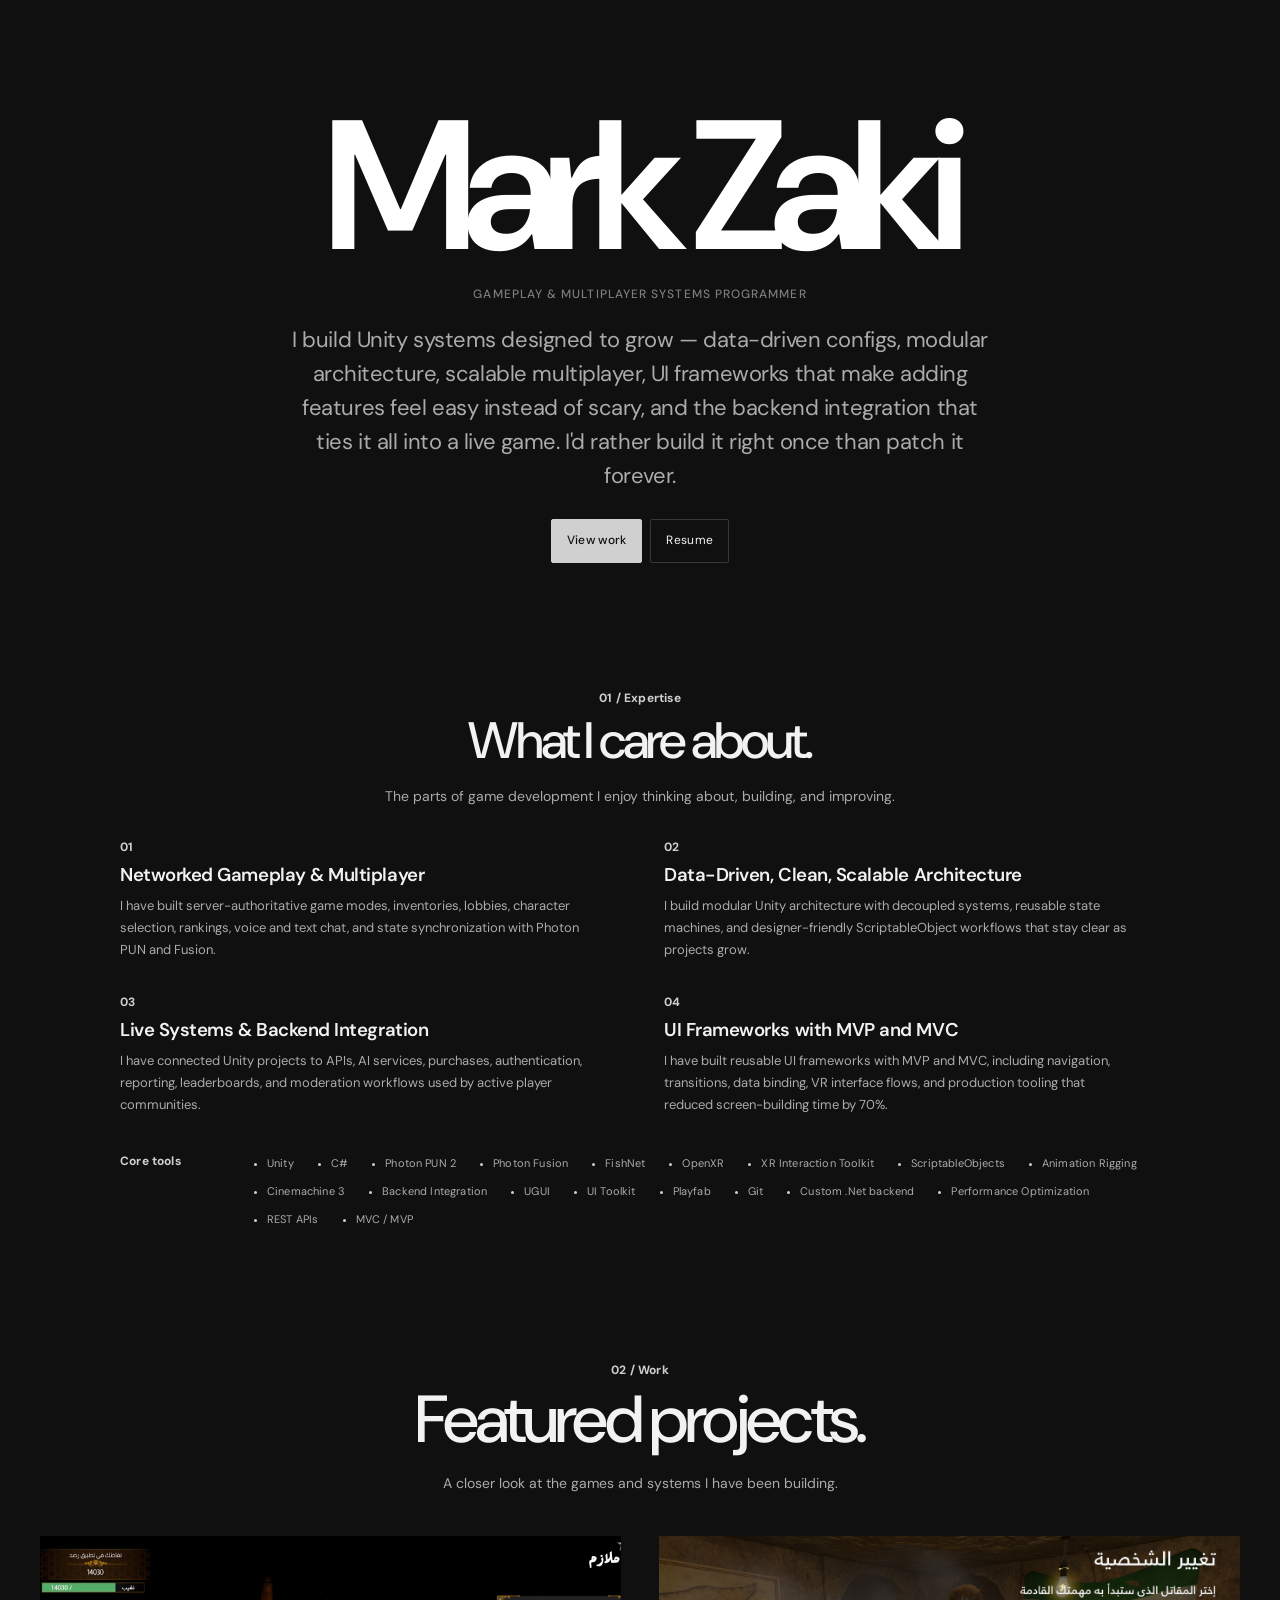
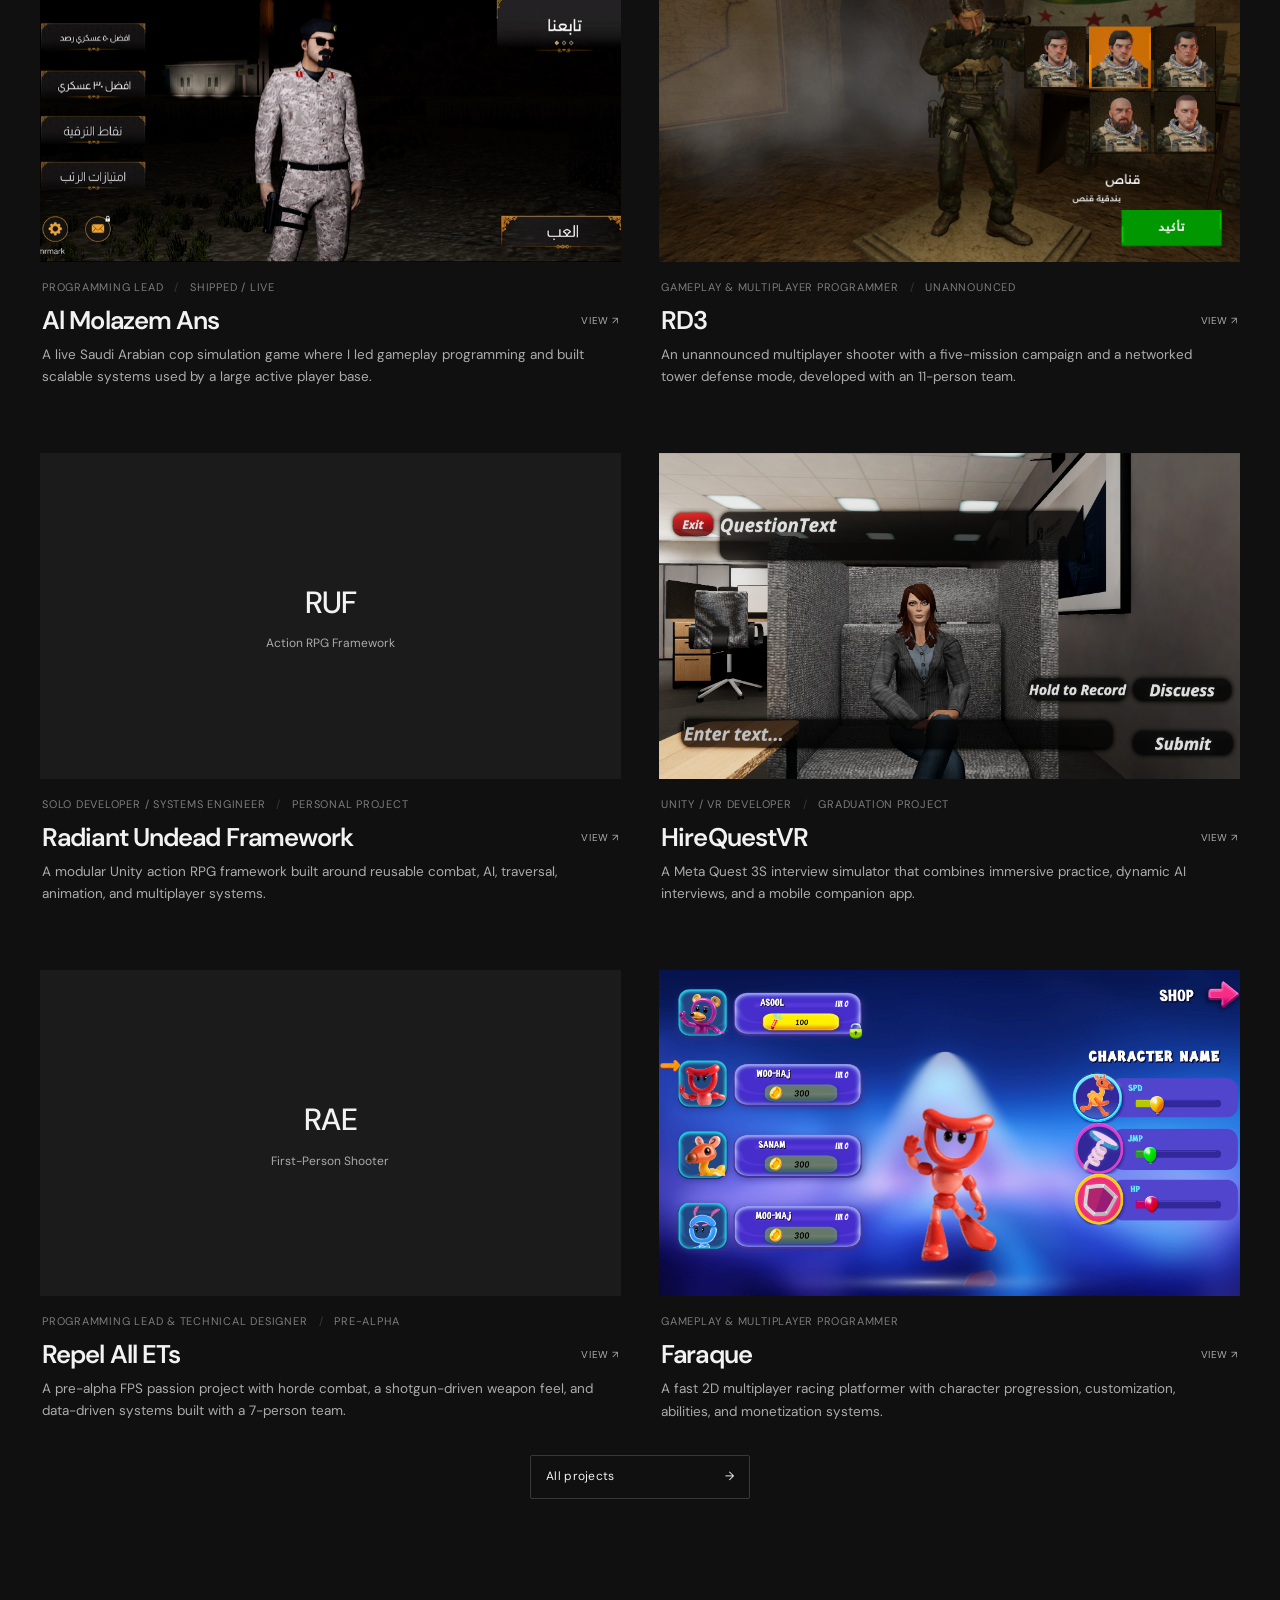
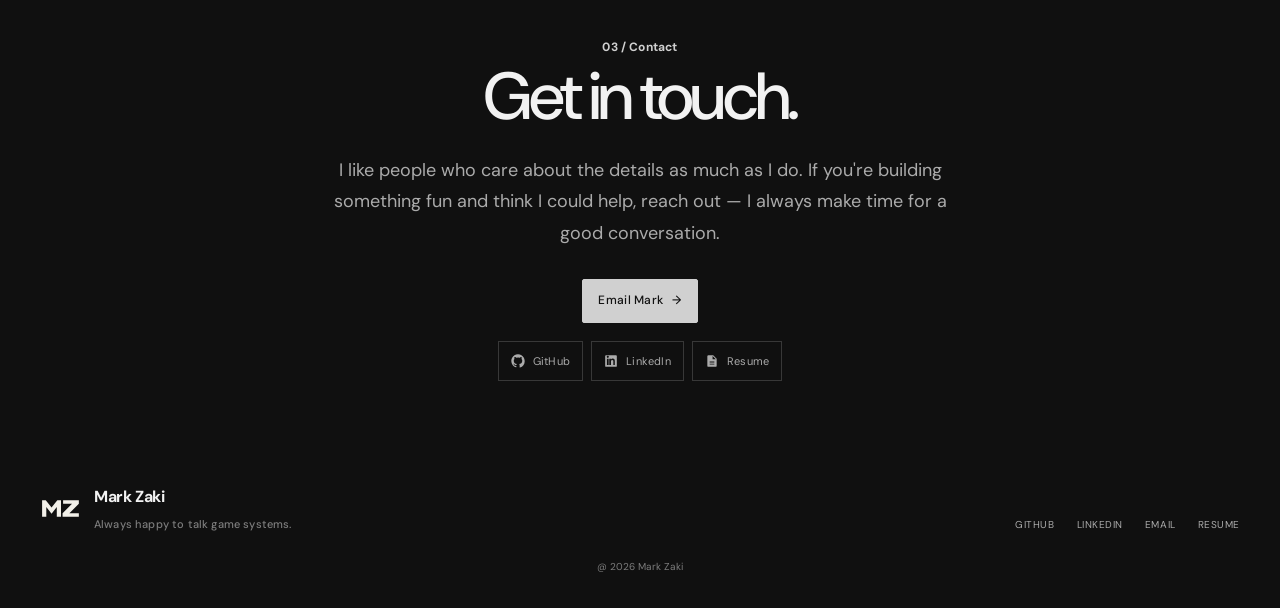
==== commit 0829aac9: "update" ====
--- a/index.html
+++ b/index.html
@@ -7,7 +7,7 @@
   <meta name="theme-color" content="#101010">
   <script src="theme-init.js"></script>
   <title>Mark Zaki</title>
-  <meta name="description" content="Mark Zaki, a Gameplay & Multiplayer Systems Engineer working across shipped mobile games, multiplayer systems, VR, combat, AI, and developer tools.">
+  <meta name="description" content="Mark Zaki, a Gameplay & Multiplayer Systems Programmer working across shipped mobile games, multiplayer systems, VR, combat, AI, and developer tools.">
   <link rel="preconnect" href="https://fonts.googleapis.com">
   <link rel="preconnect" href="https://fonts.gstatic.com" crossorigin>
   <link href="https://fonts.googleapis.com/css2?family=DM+Sans:wght@400;500;600;700&family=DM+Serif+Display&family=IBM+Plex+Sans:wght@400;500;600;700&family=Instrument+Serif&family=Inter:wght@400;500;600;700;800&family=Manrope:wght@400;500;600;700;800&family=Outfit:wght@400;500;600;700&family=Playfair+Display:wght@500;600;700&family=Plus+Jakarta+Sans:wght@400;500;600;700;800&family=Sora:wght@400;500;600;700&family=Source+Sans+3:wght@400;500;600;700&family=Space+Grotesk:wght@400;500;600;700&family=Work+Sans:wght@400;500;600;700&display=swap" rel="stylesheet">
@@ -18,12 +18,12 @@
   <!-- Social link preview -->
   <meta property="og:type" content="website">
   <meta property="og:site_name" content="Mark Zaki">
-  <meta property="og:title" content="Mark Zaki | Gameplay & Multiplayer Systems Engineer">
+  <meta property="og:title" content="Mark Zaki | Gameplay & Multiplayer Systems Programmer">
   <meta property="og:description" content="Shipped mobile games, multiplayer systems, VR, combat, AI, and developer tools built with Unity and C#.">
   <meta property="og:url" content="https://markzaki55.github.io/">
   <meta property="og:image" content="https://markzaki55.github.io/assets/og-image.svg">
   <meta name="twitter:card" content="summary_large_image">
-  <meta name="twitter:title" content="Mark Zaki | Gameplay & Multiplayer Systems Engineer">
+  <meta name="twitter:title" content="Mark Zaki | Gameplay & Multiplayer Systems Programmer">
   <meta name="twitter:description" content="Shipped mobile games, multiplayer systems, VR, combat, AI, and developer tools built with Unity and C#.">
   <meta name="twitter:image" content="https://markzaki55.github.io/assets/og-image.svg">
 </head>
--- a/style.css
+++ b/style.css
@@ -283,8 +283,7 @@
   aspect-ratio: 16 / 9;
   overflow: hidden;
   background: var(--surface);
-  border: 1px solid var(--line);
-  transition: border-color .22s ease, background .22s ease;
+  transition: background .22s ease;
 }
 
 .pcard__media img,
@@ -306,7 +305,6 @@
 .pcard:hover .pcard__media,
 .pcard:focus-visible .pcard__media {
   background: var(--surface-2);
-  border-color: var(--faint);
 }
 
 .pcard__media .ph {
@@ -877,7 +875,6 @@
 .dsection__media {
   margin-top: 14px;
   overflow: hidden;
-  border: 1px solid var(--line);
 }
 
 .dsection__media img,
@@ -1005,7 +1002,6 @@
   aspect-ratio: 16 / 9;
   overflow: hidden;
   background: var(--surface);
-  border: 1px solid var(--line);
 }
 
 .mediabox__frame {
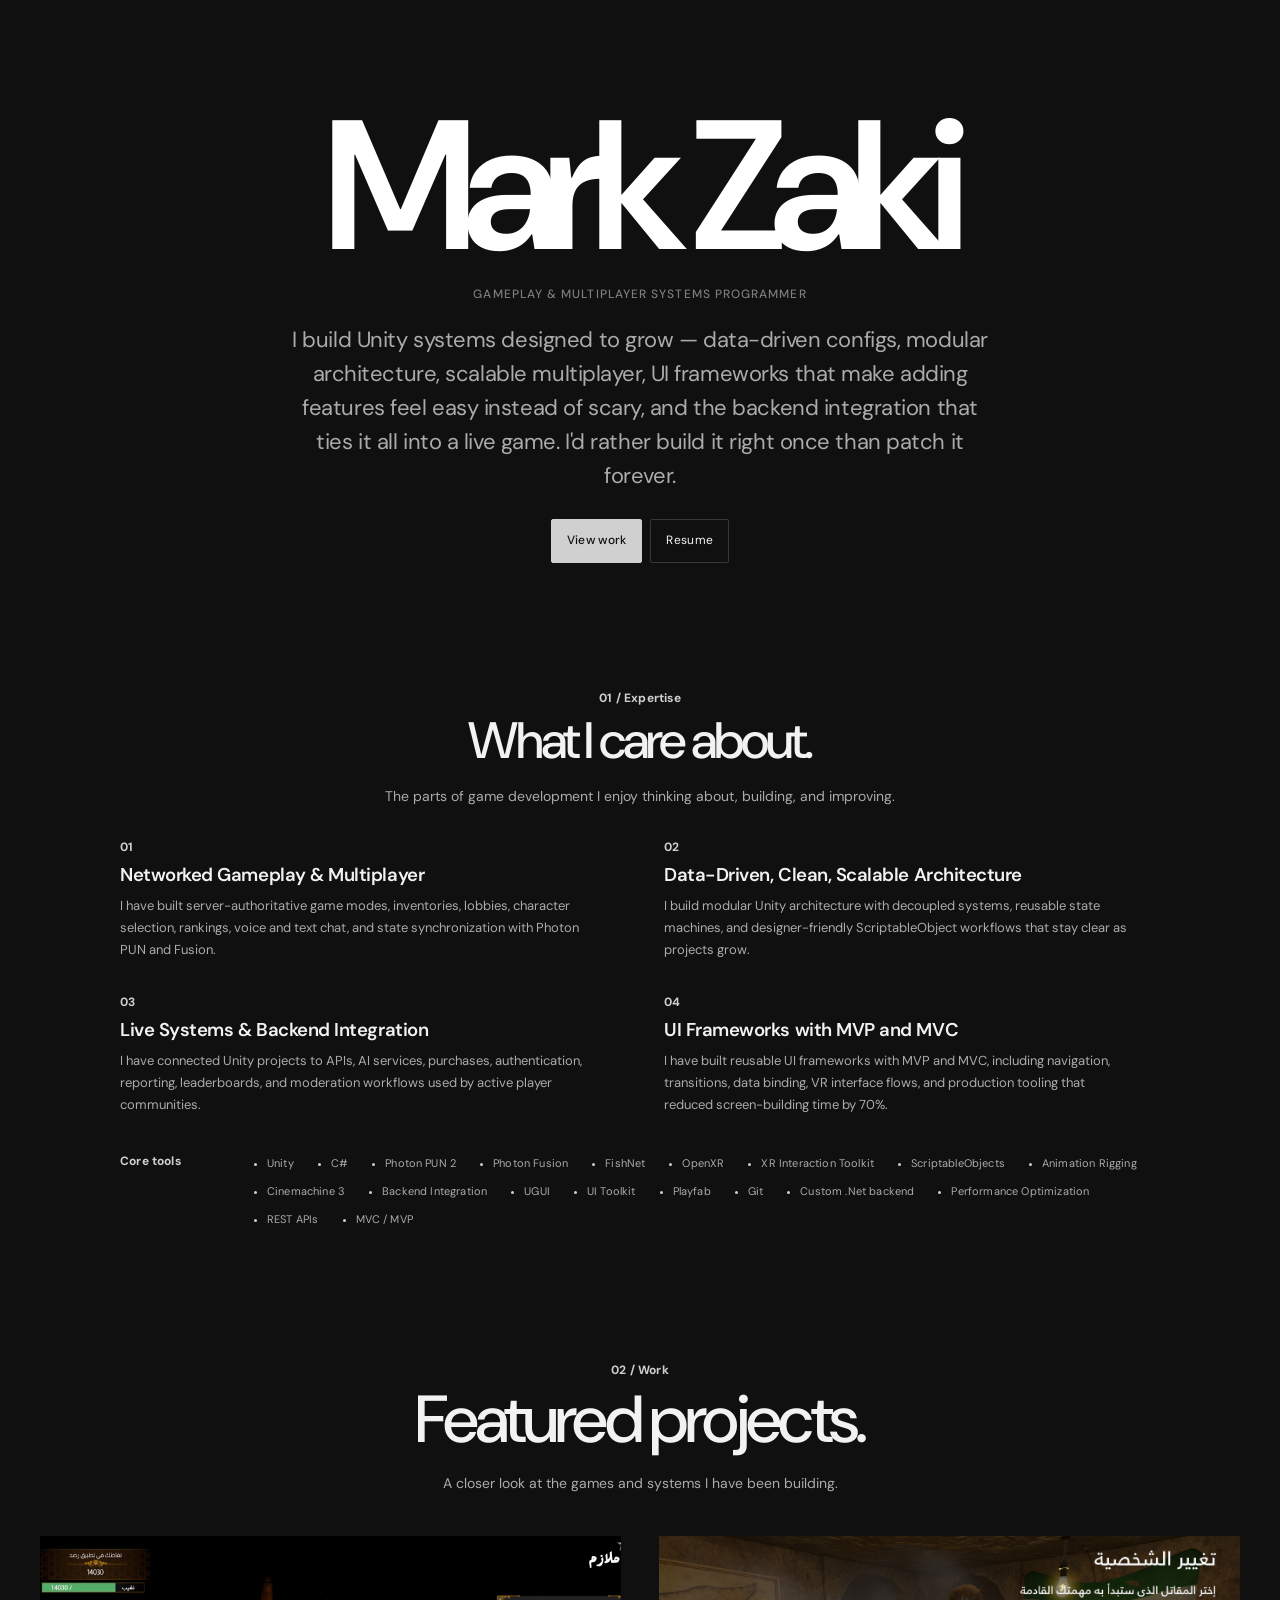
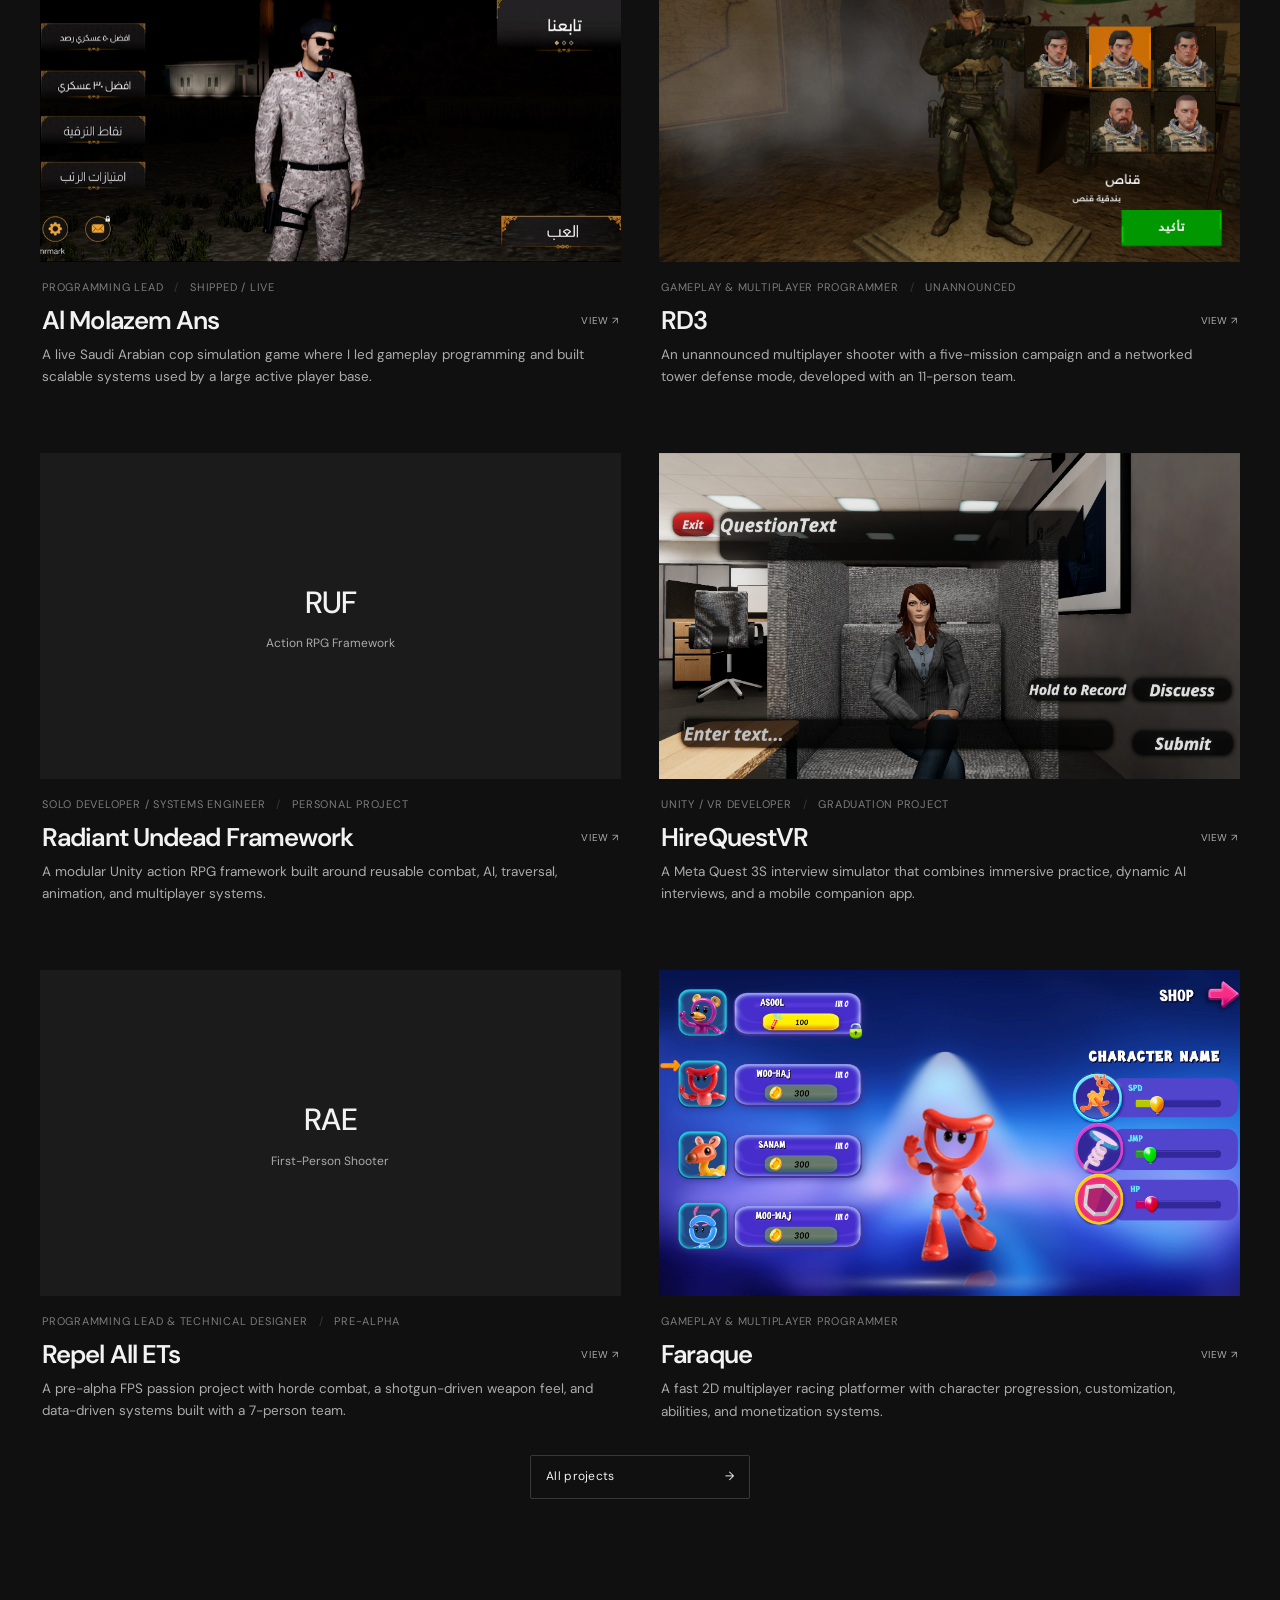
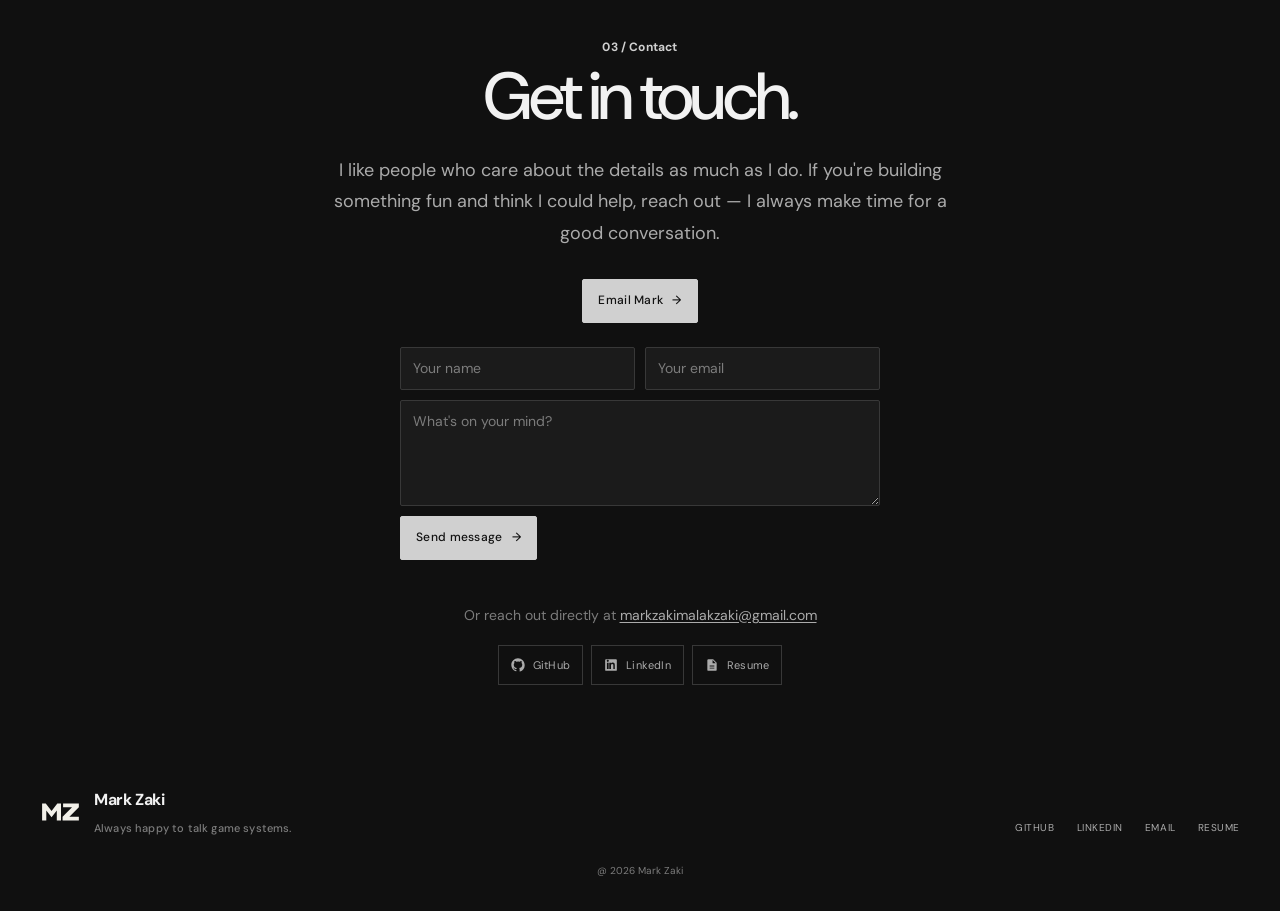
==== commit 0808cf15: "update" ====
--- a/index.html
+++ b/index.html
@@ -87,7 +87,18 @@
           </div>
         </div>
         <p class="contact__lead" id="about-text"></p>
-        <a class="btn btn--accent contact__email" id="contact-email" href="#">Email Mark <span class="arrow">→</span></a>
+        <a class="btn btn--accent contact__email" id="contact-email" href="mailto:markzakimalakzaki@gmail.com">Email Mark <span class="arrow">&#8594;</span></a>
+        <form class="contact-form" id="contact-form" action="https://api.web3forms.com/submit" method="POST">
+          <input type="checkbox" name="botcheck" class="hidden-check" tabindex="-1" autocomplete="off">
+          <div class="contact-form__row">
+            <input class="contact-form__input" type="text" name="name" placeholder="Your name" required>
+            <input class="contact-form__input" type="email" name="email" placeholder="Your email" required>
+          </div>
+          <textarea class="contact-form__input contact-form__textarea" name="message" placeholder="What's on your mind?" rows="4" required></textarea>
+          <button class="btn btn--accent contact-form__submit" type="submit">Send message <span class="arrow">&#8594;</span></button>
+          <p class="contact-form__status" id="form-status"></p>
+        </form>
+        <p class="contact__fallback" id="contact-fallback">Or reach out directly at <a class="contact__email-text" id="contact-email-text" href="#"></a></p>
         <div class="socials" id="socials"></div>
       </div>
     </section>
--- a/style.css
+++ b/style.css
@@ -571,6 +571,93 @@
   margin-top: 30px;
 }
 
+/* Contact form */
+
+.contact-form {
+  width: 100%;
+  max-width: 480px;
+  margin-top: 24px;
+  display: flex;
+  flex-direction: column;
+  gap: 10px;
+}
+
+.contact-form__row {
+  display: flex;
+  gap: 10px;
+}
+
+.contact-form__input {
+  width: 100%;
+  padding: 10px 12px;
+  background: var(--surface);
+  border: 1px solid var(--line);
+  border-radius: var(--radius);
+  color: var(--text);
+  font-family: var(--font-sans);
+  font-size: 14px;
+  line-height: 1.5;
+  outline: none;
+  transition: border-color .18s ease;
+}
+
+.contact-form__input:focus {
+  border-color: var(--muted);
+}
+
+.contact-form__input::placeholder {
+  color: var(--faint);
+}
+
+.contact-form__textarea {
+  resize: vertical;
+  min-height: 80px;
+}
+
+.contact-form__submit {
+  align-self: flex-start;
+}
+
+.contact-form__submit:disabled {
+  opacity: .5;
+  cursor: not-allowed;
+}
+
+.contact-form__status {
+  font-size: 13px;
+  min-height: 1.2em;
+}
+
+.contact-form__status--ok {
+  color: var(--accent);
+}
+
+.contact-form__status--err {
+  color: #e06060;
+}
+
+.hidden-check {
+  position: absolute;
+  opacity: 0;
+  pointer-events: none;
+}
+
+.contact__fallback {
+  margin-top: 18px;
+  font-size: 14px;
+  color: var(--faint);
+}
+
+.contact__email-text {
+  color: var(--muted);
+  text-decoration: underline;
+  text-underline-offset: 2px;
+}
+
+.contact__email-text:hover {
+  color: var(--text);
+}
+
 .socials {
   display: flex;
   flex-wrap: wrap;
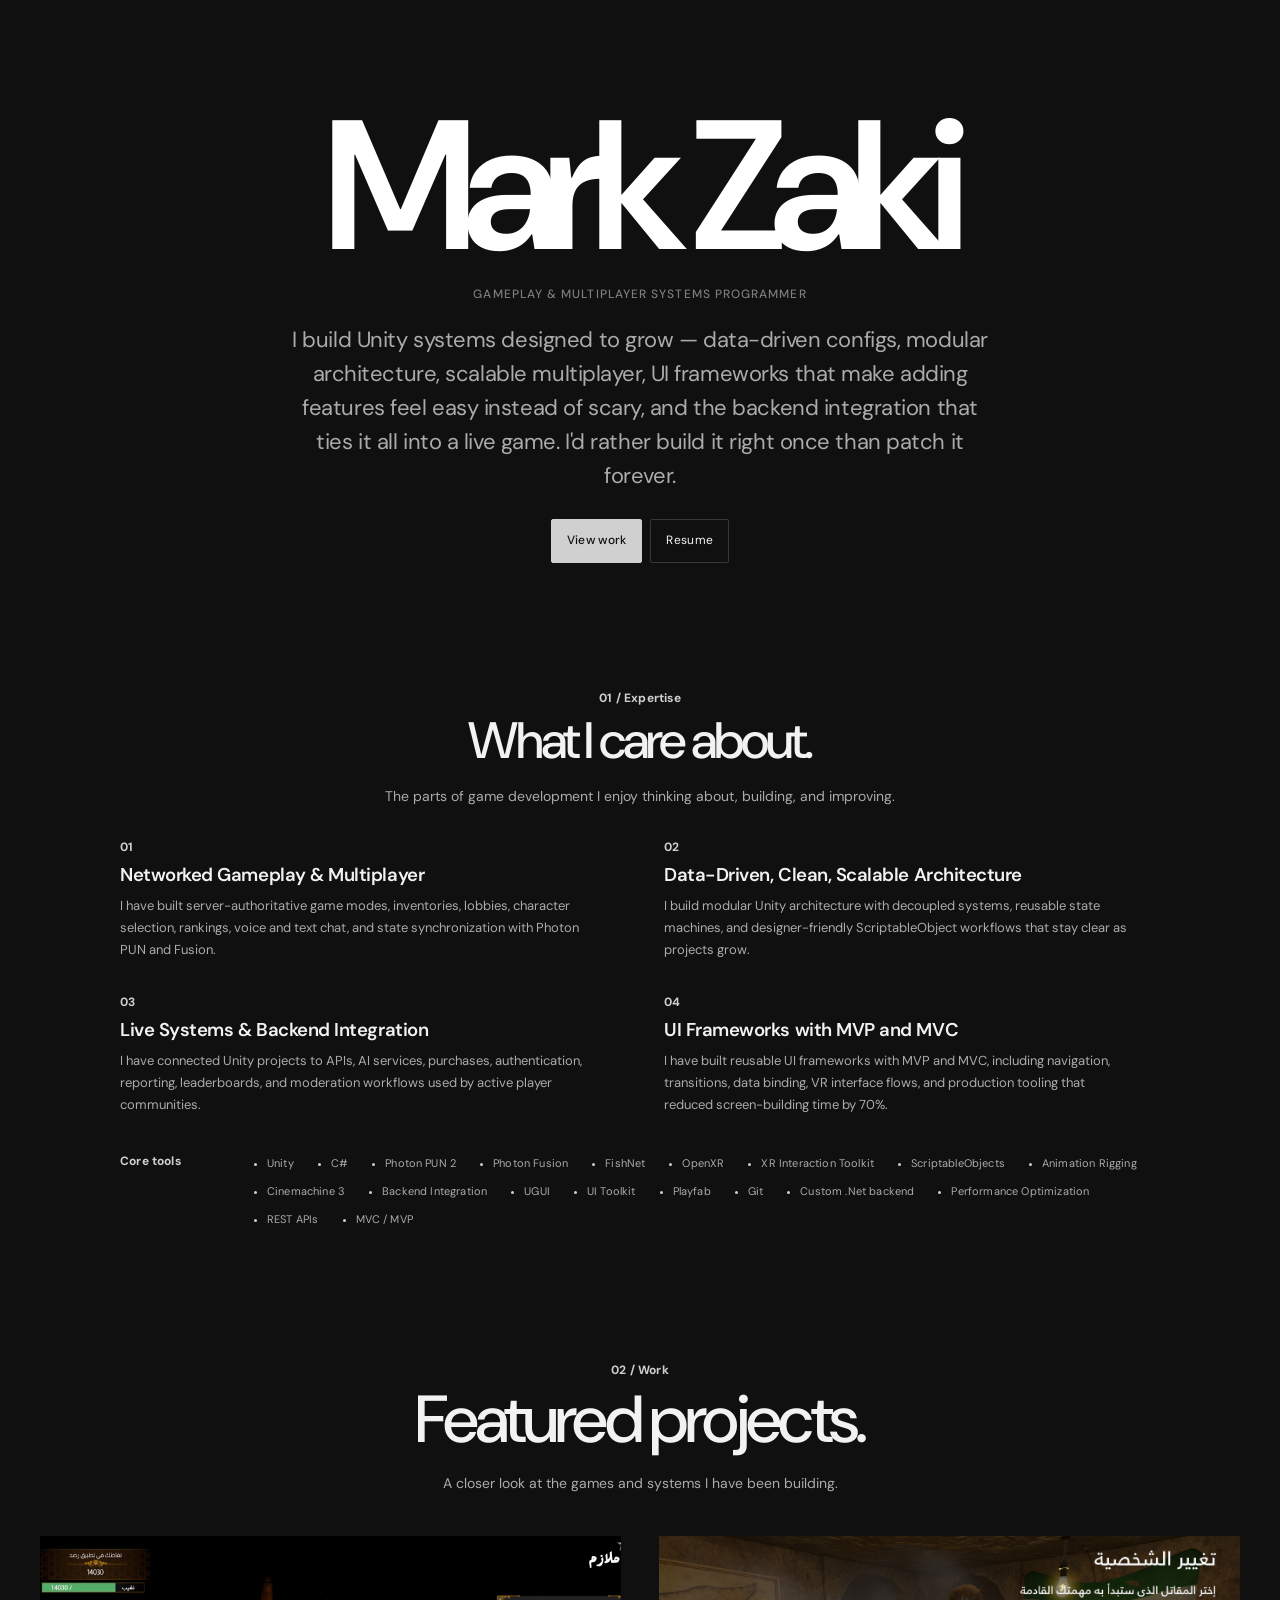
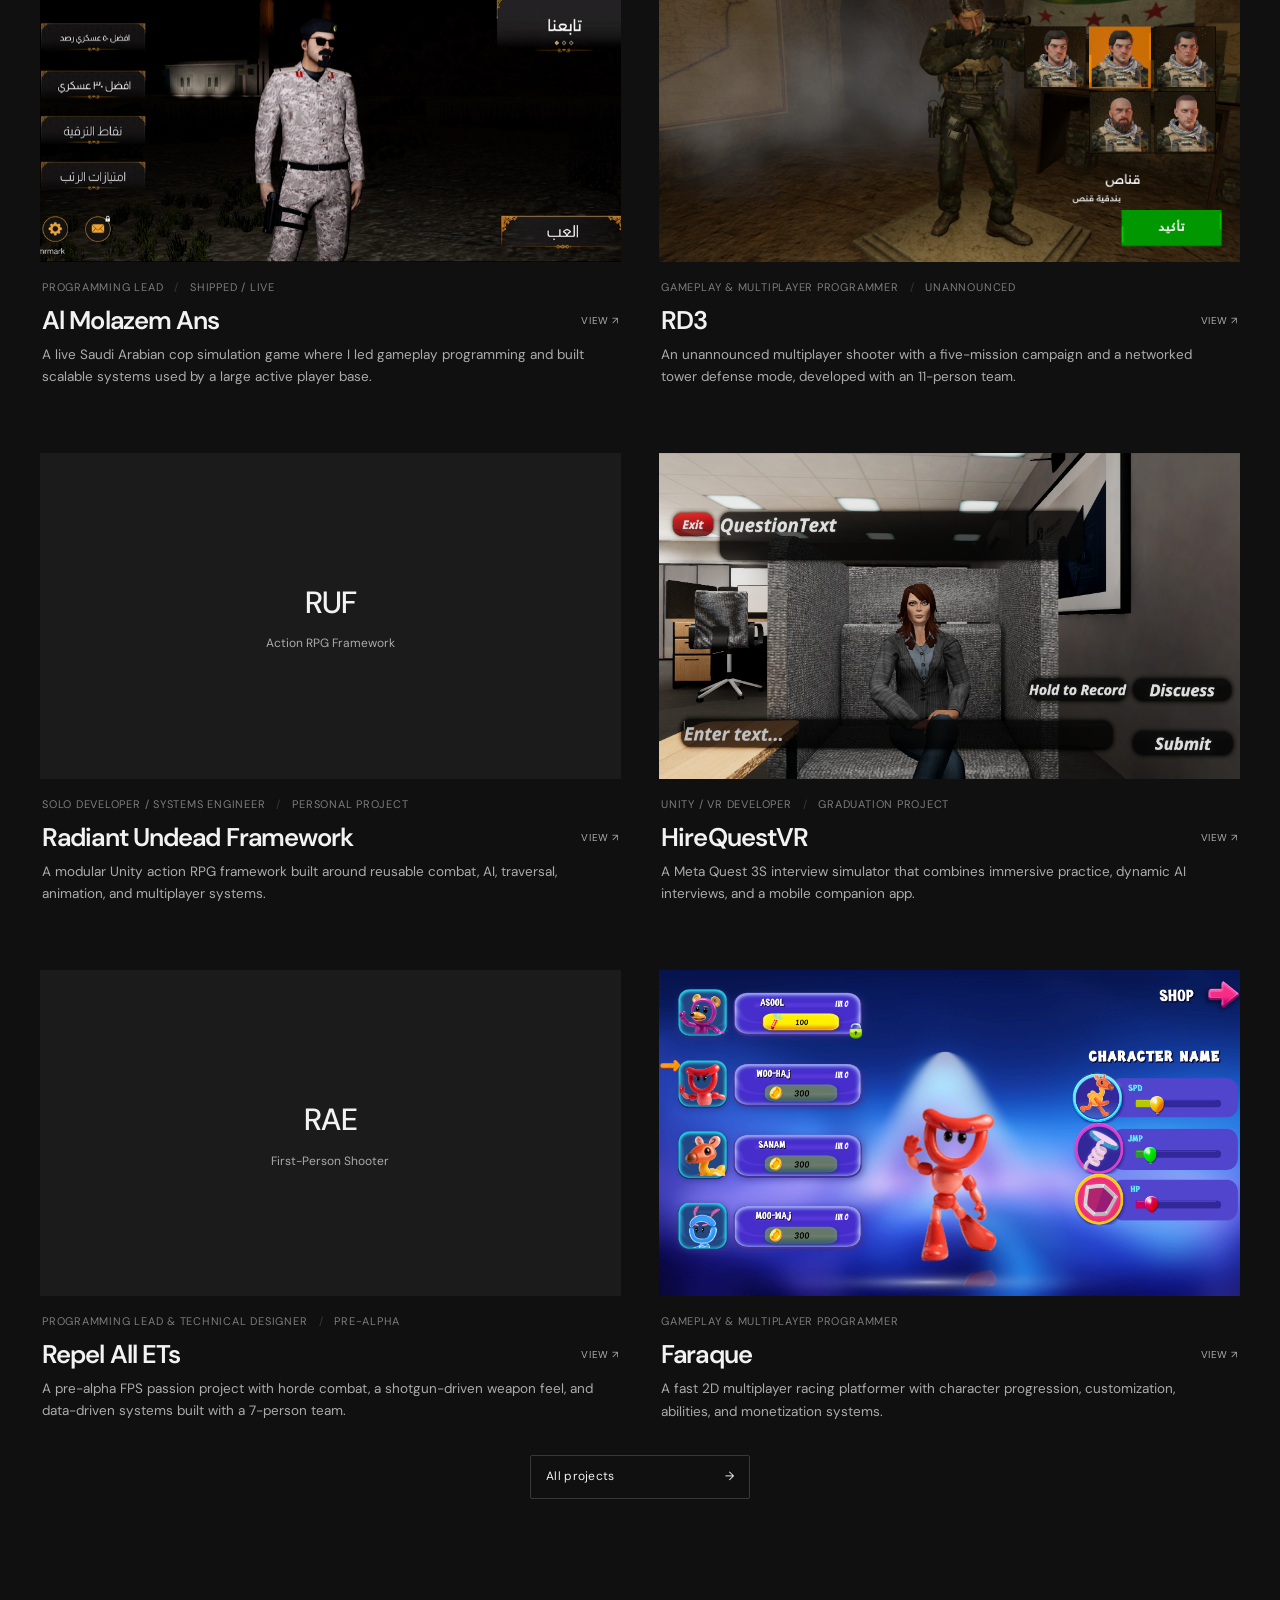
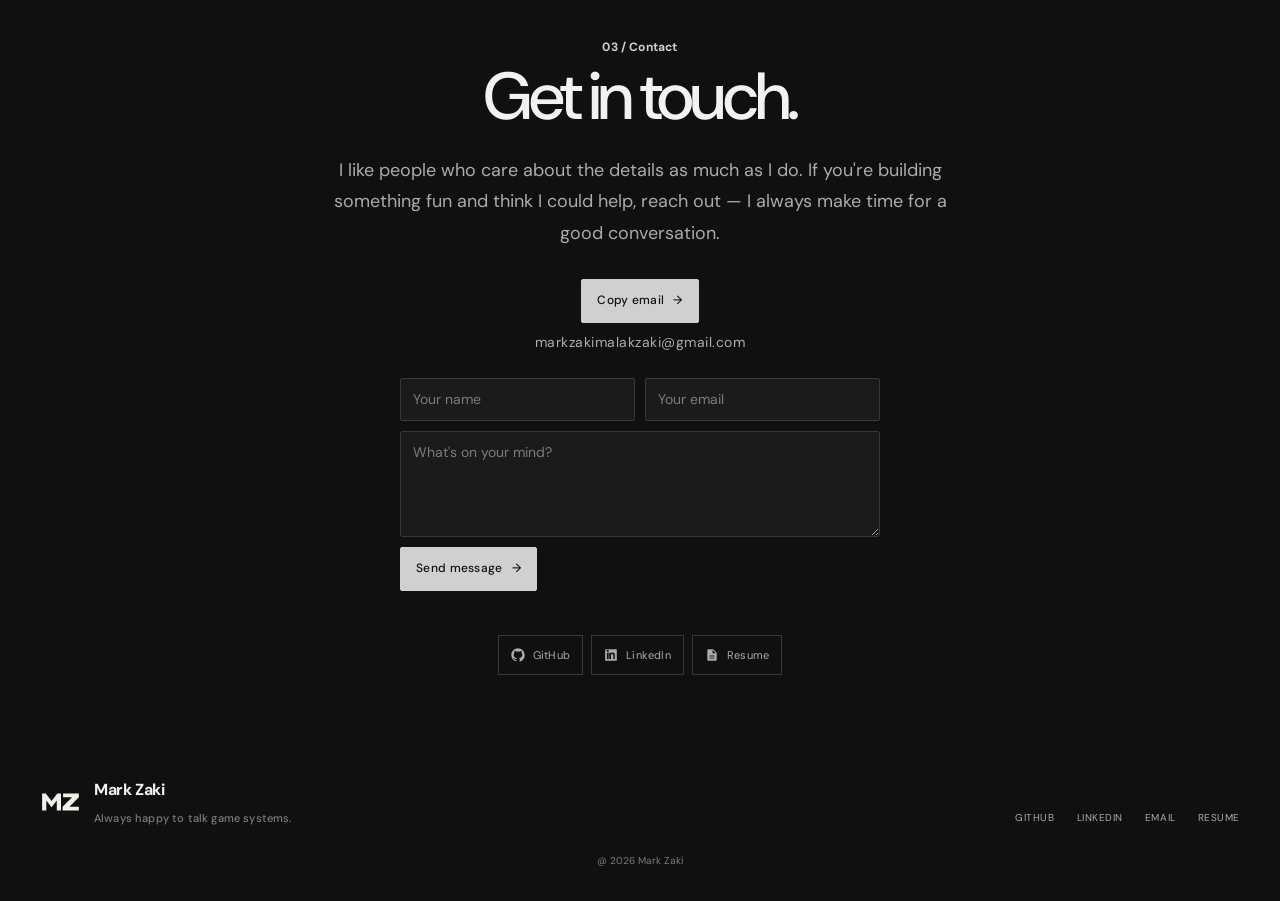
==== commit ac1f0f13: "update" ====
--- a/index.html
+++ b/index.html
@@ -87,8 +87,10 @@
           </div>
         </div>
         <p class="contact__lead" id="about-text"></p>
-        <a class="btn btn--accent contact__email" id="contact-email" href="mailto:markzakimalakzaki@gmail.com">Email Mark <span class="arrow">&#8594;</span></a>
+        <button class="btn btn--accent contact__email" id="contact-email" type="button">Copy email <span class="arrow">&#8594;</span></button>
+        <p class="contact__email-show" id="contact-email-show">markzakimalakzaki@gmail.com</p>
         <form class="contact-form" id="contact-form" action="https://api.web3forms.com/submit" method="POST">
+          <input type="hidden" name="access_key" value="aaf80370-3ba7-458b-8931-5a05beeeeef8">
           <input type="checkbox" name="botcheck" class="hidden-check" tabindex="-1" autocomplete="off">
           <div class="contact-form__row">
             <input class="contact-form__input" type="text" name="name" placeholder="Your name" required>
@@ -98,7 +100,6 @@
           <button class="btn btn--accent contact-form__submit" type="submit">Send message <span class="arrow">&#8594;</span></button>
           <p class="contact-form__status" id="form-status"></p>
         </form>
-        <p class="contact__fallback" id="contact-fallback">Or reach out directly at <a class="contact__email-text" id="contact-email-text" href="#"></a></p>
         <div class="socials" id="socials"></div>
       </div>
     </section>
--- a/style.css
+++ b/style.css
@@ -571,6 +571,14 @@
   margin-top: 30px;
 }
 
+.contact__email-show {
+  margin-top: 8px;
+  font-size: 14px;
+  color: var(--muted);
+  letter-spacing: 0.5px;
+  font-family: var(--font-mono);
+}
+
 /* Contact form */
 
 .contact-form {
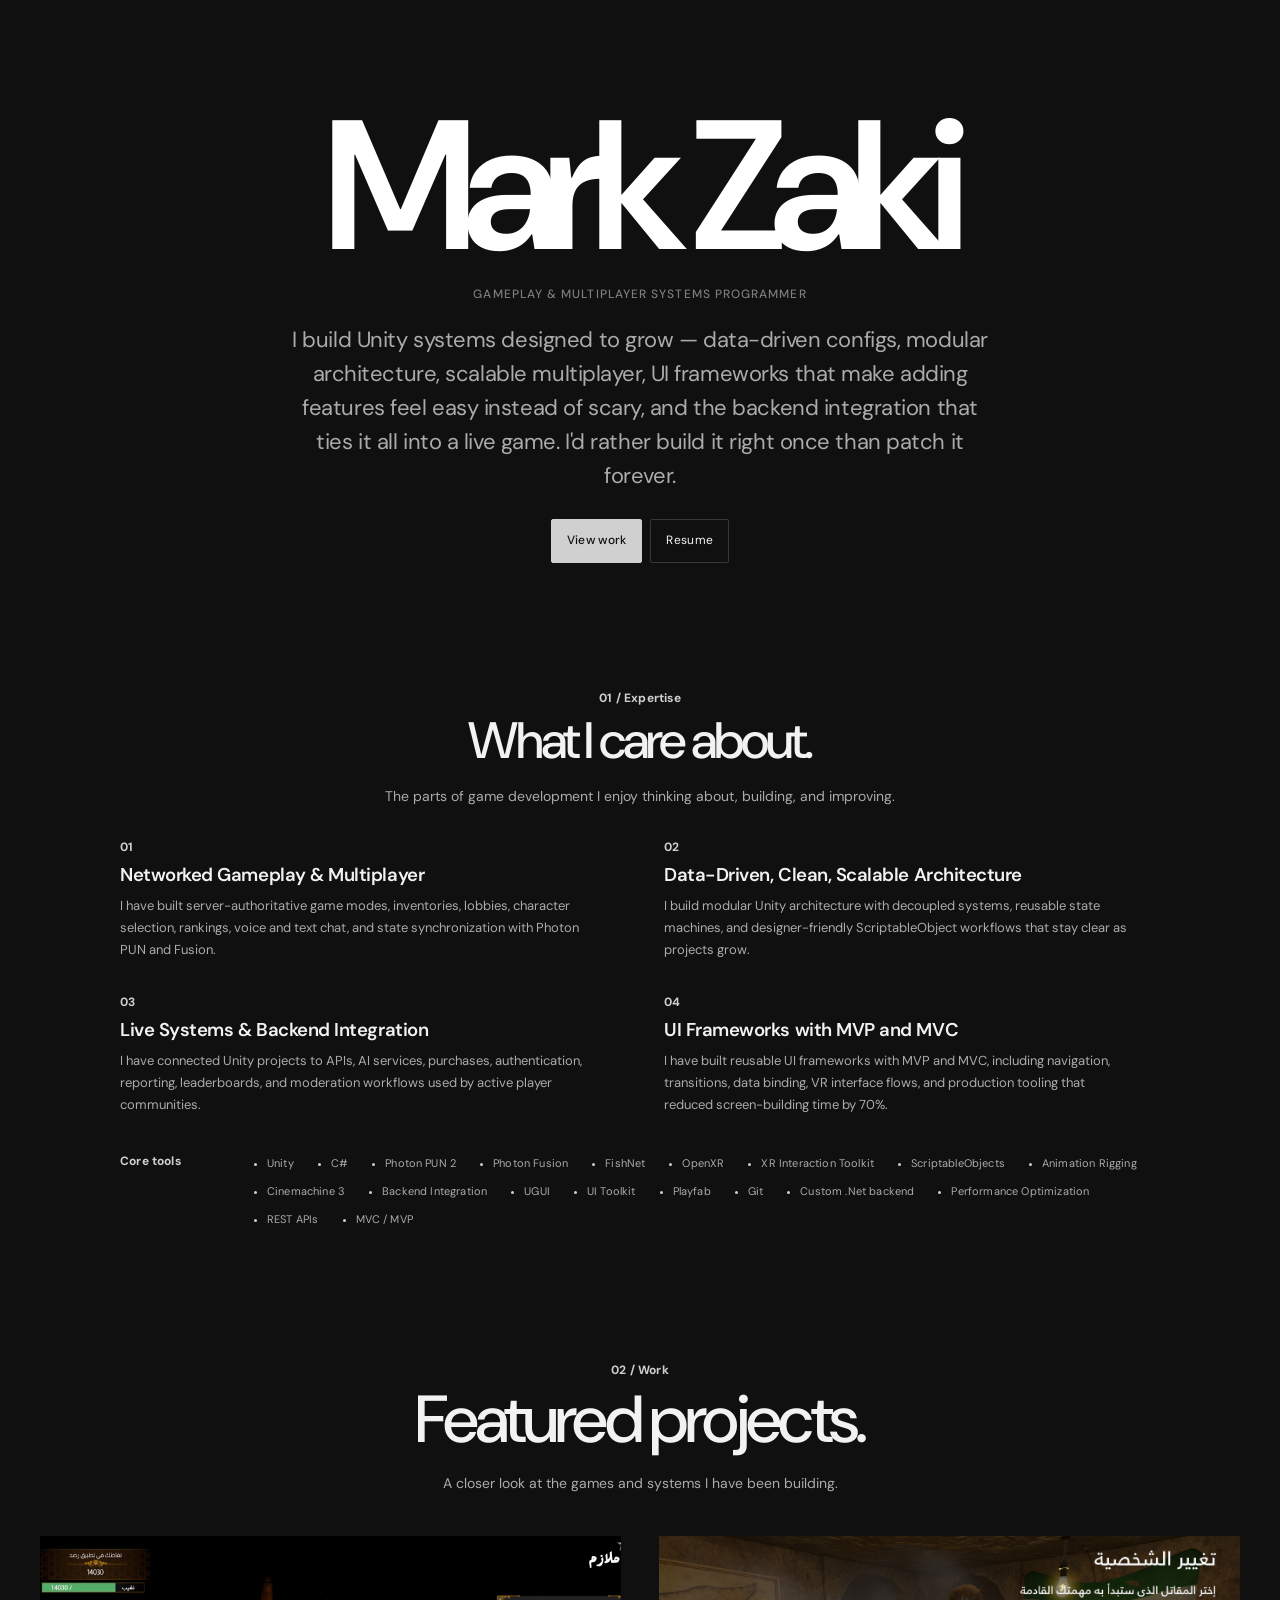
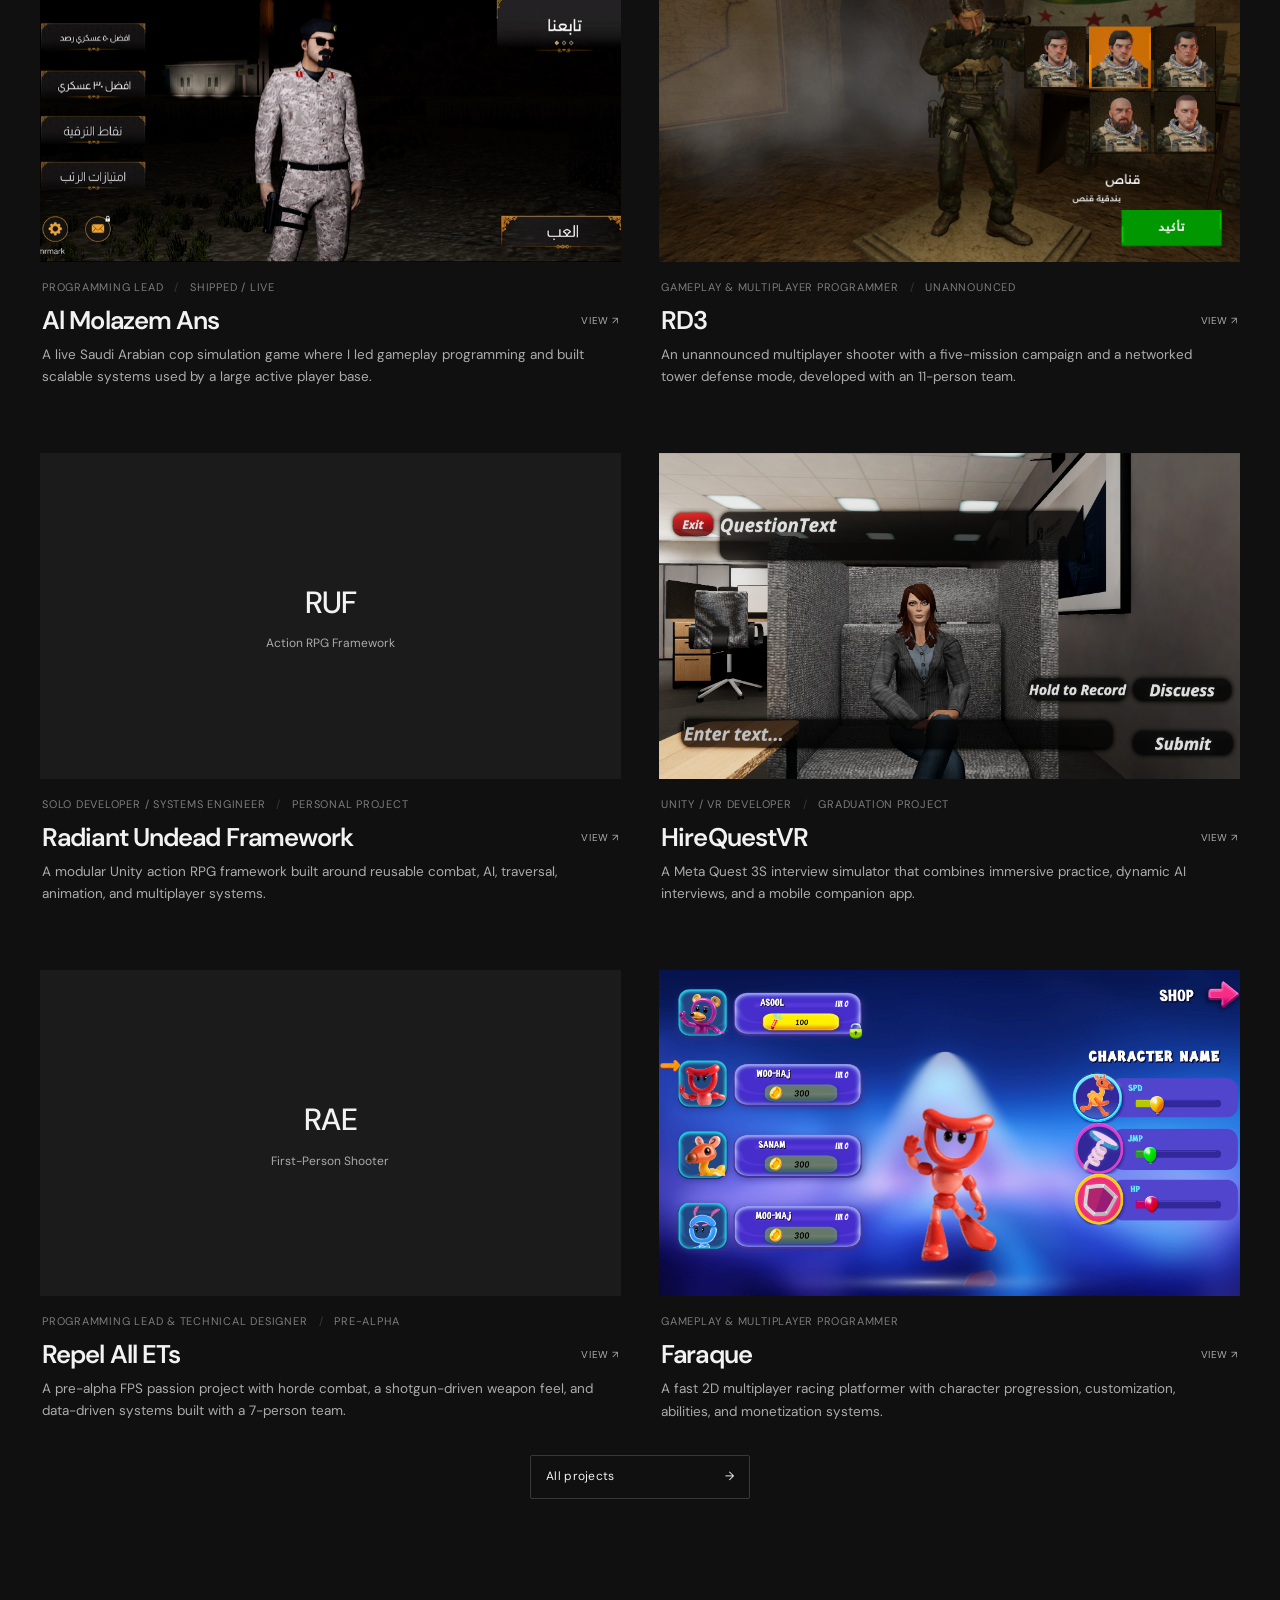
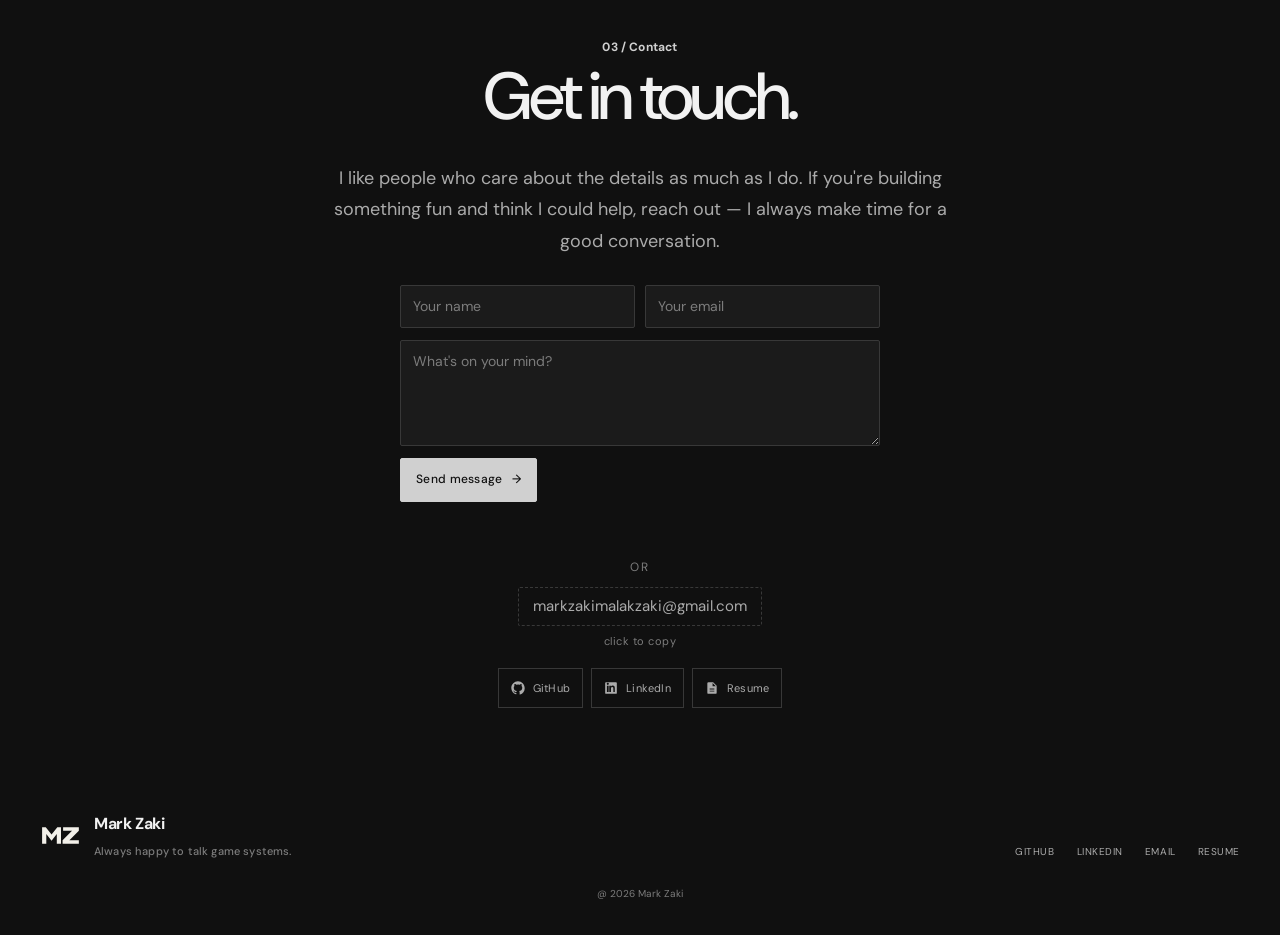
==== commit be6bd80c: "update" ====
--- a/index.html
+++ b/index.html
@@ -87,8 +87,6 @@
           </div>
         </div>
         <p class="contact__lead" id="about-text"></p>
-        <button class="btn btn--accent contact__email" id="contact-email" type="button">Copy email <span class="arrow">&#8594;</span></button>
-        <p class="contact__email-show" id="contact-email-show">markzakimalakzaki@gmail.com</p>
         <form class="contact-form" id="contact-form" action="https://api.web3forms.com/submit" method="POST">
           <input type="hidden" name="access_key" value="aaf80370-3ba7-458b-8931-5a05beeeeef8">
           <input type="checkbox" name="botcheck" class="hidden-check" tabindex="-1" autocomplete="off">
@@ -100,6 +98,9 @@
           <button class="btn btn--accent contact-form__submit" type="submit">Send message <span class="arrow">&#8594;</span></button>
           <p class="contact-form__status" id="form-status"></p>
         </form>
+        <p class="contact__or">or</p>
+        <p class="contact__email-copy" id="contact-email-copy">markzakimalakzaki@gmail.com</p>
+        <p class="contact__email-hint" id="contact-email-hint">click to copy</p>
         <div class="socials" id="socials"></div>
       </div>
     </section>
--- a/style.css
+++ b/style.css
@@ -564,30 +564,54 @@
 }
 
 .contact__simple .section__head {
-  margin-bottom: 24px;
-}
-
-.contact__email {
-  margin-top: 30px;
-}
-
-.contact__email-show {
-  margin-top: 8px;
-  font-size: 14px;
-  color: var(--muted);
-  letter-spacing: 0.5px;
-  font-family: var(--font-mono);
-}
-
-/* Contact form */
+  margin-bottom: 32px;
+}
 
 .contact-form {
   width: 100%;
   max-width: 480px;
-  margin-top: 24px;
+  margin-top: 28px;
   display: flex;
   flex-direction: column;
-  gap: 10px;
+  gap: 12px;
+}
+
+.contact__or {
+  margin-top: 28px;
+  font-size: 12px;
+  text-transform: uppercase;
+  letter-spacing: 2px;
+  color: var(--faint);
+}
+
+.contact__email-copy {
+  margin-top: 10px;
+  font-family: var(--font-mono);
+  font-size: 15px;
+  color: var(--muted);
+  cursor: pointer;
+  transition: color .2s ease;
+  padding: 6px 14px;
+  border: 1px dashed var(--line);
+  border-radius: var(--radius);
+  display: inline-block;
+}
+
+.contact__email-copy:hover {
+  color: var(--text);
+  border-color: var(--muted);
+}
+
+.contact__email-copy[data-state="copied"] {
+  color: var(--accent);
+  border-color: var(--accent);
+}
+
+.contact__email-hint {
+  margin-top: 6px;
+  font-size: 11px;
+  color: var(--faint);
+  letter-spacing: 0.5px;
 }
 
 .contact-form__row {
@@ -648,22 +672,6 @@
   position: absolute;
   opacity: 0;
   pointer-events: none;
-}
-
-.contact__fallback {
-  margin-top: 18px;
-  font-size: 14px;
-  color: var(--faint);
-}
-
-.contact__email-text {
-  color: var(--muted);
-  text-decoration: underline;
-  text-underline-offset: 2px;
-}
-
-.contact__email-text:hover {
-  color: var(--text);
 }
 
 .socials {
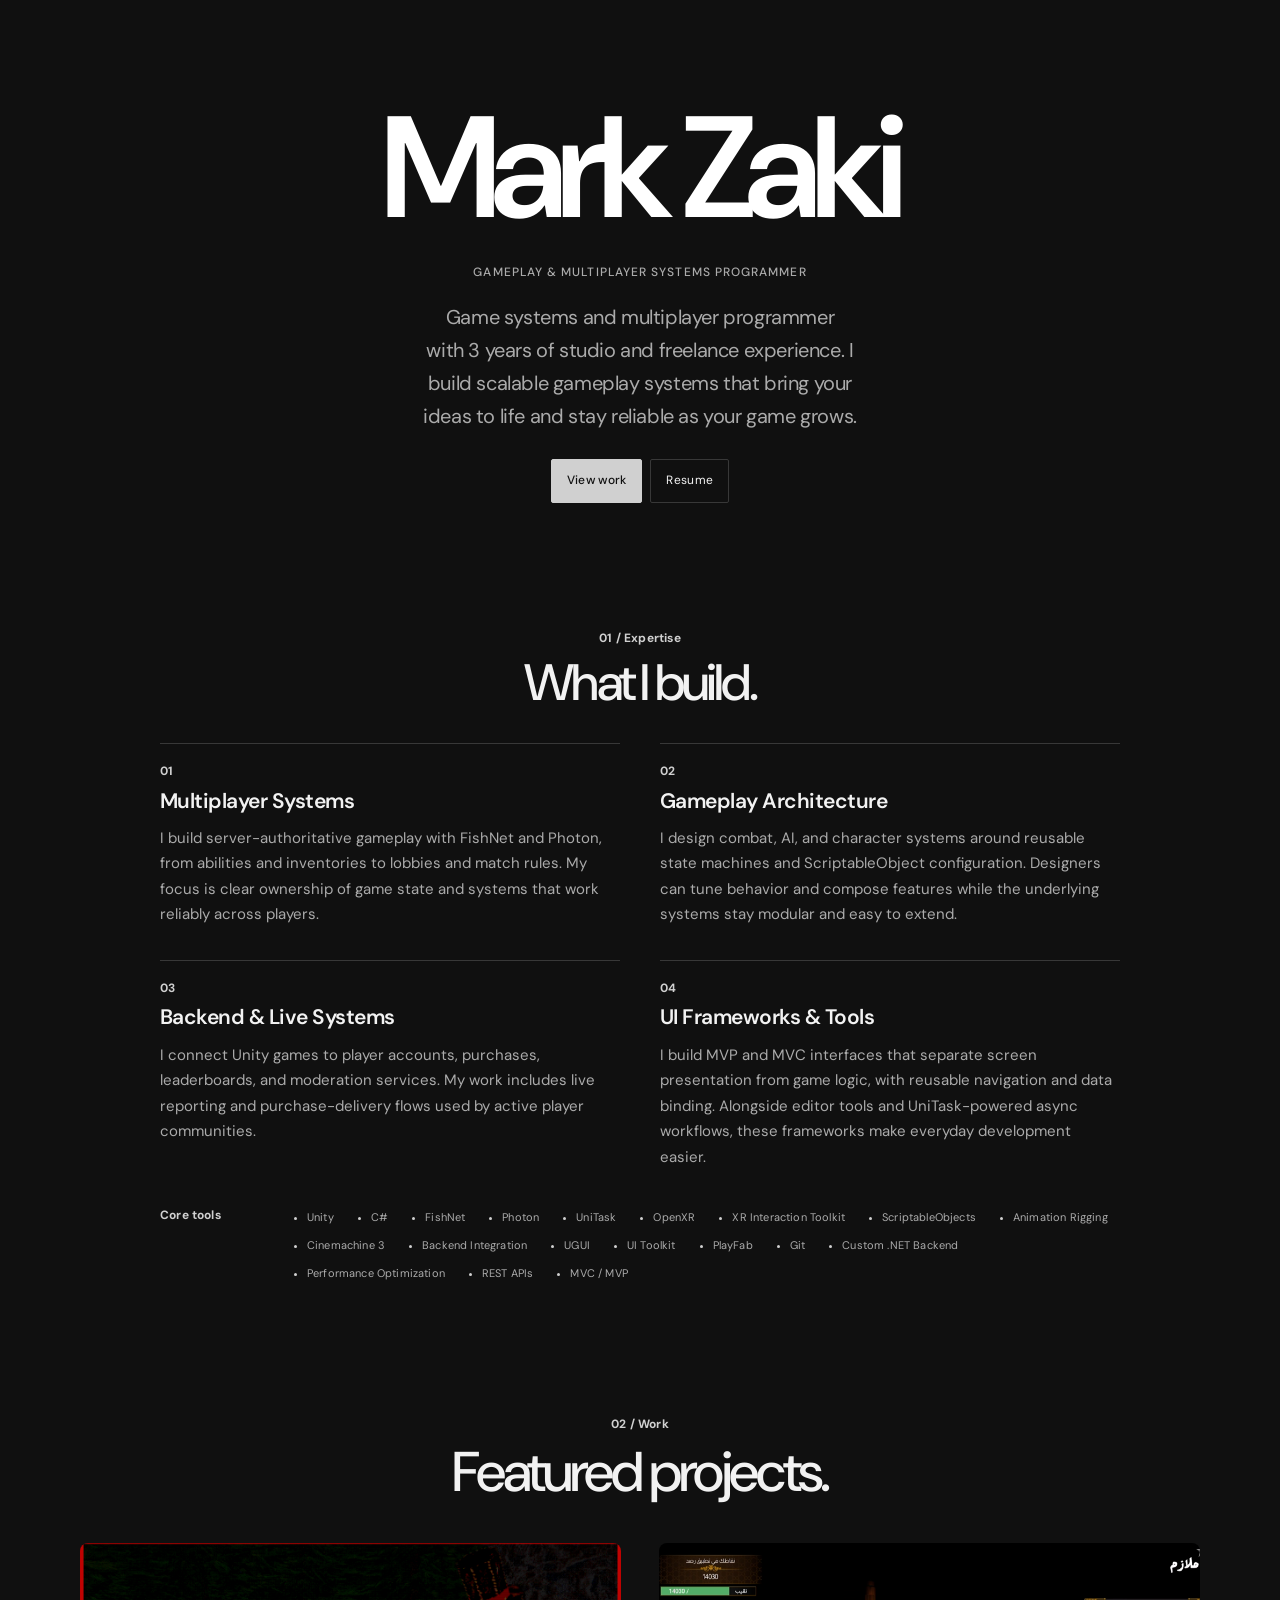
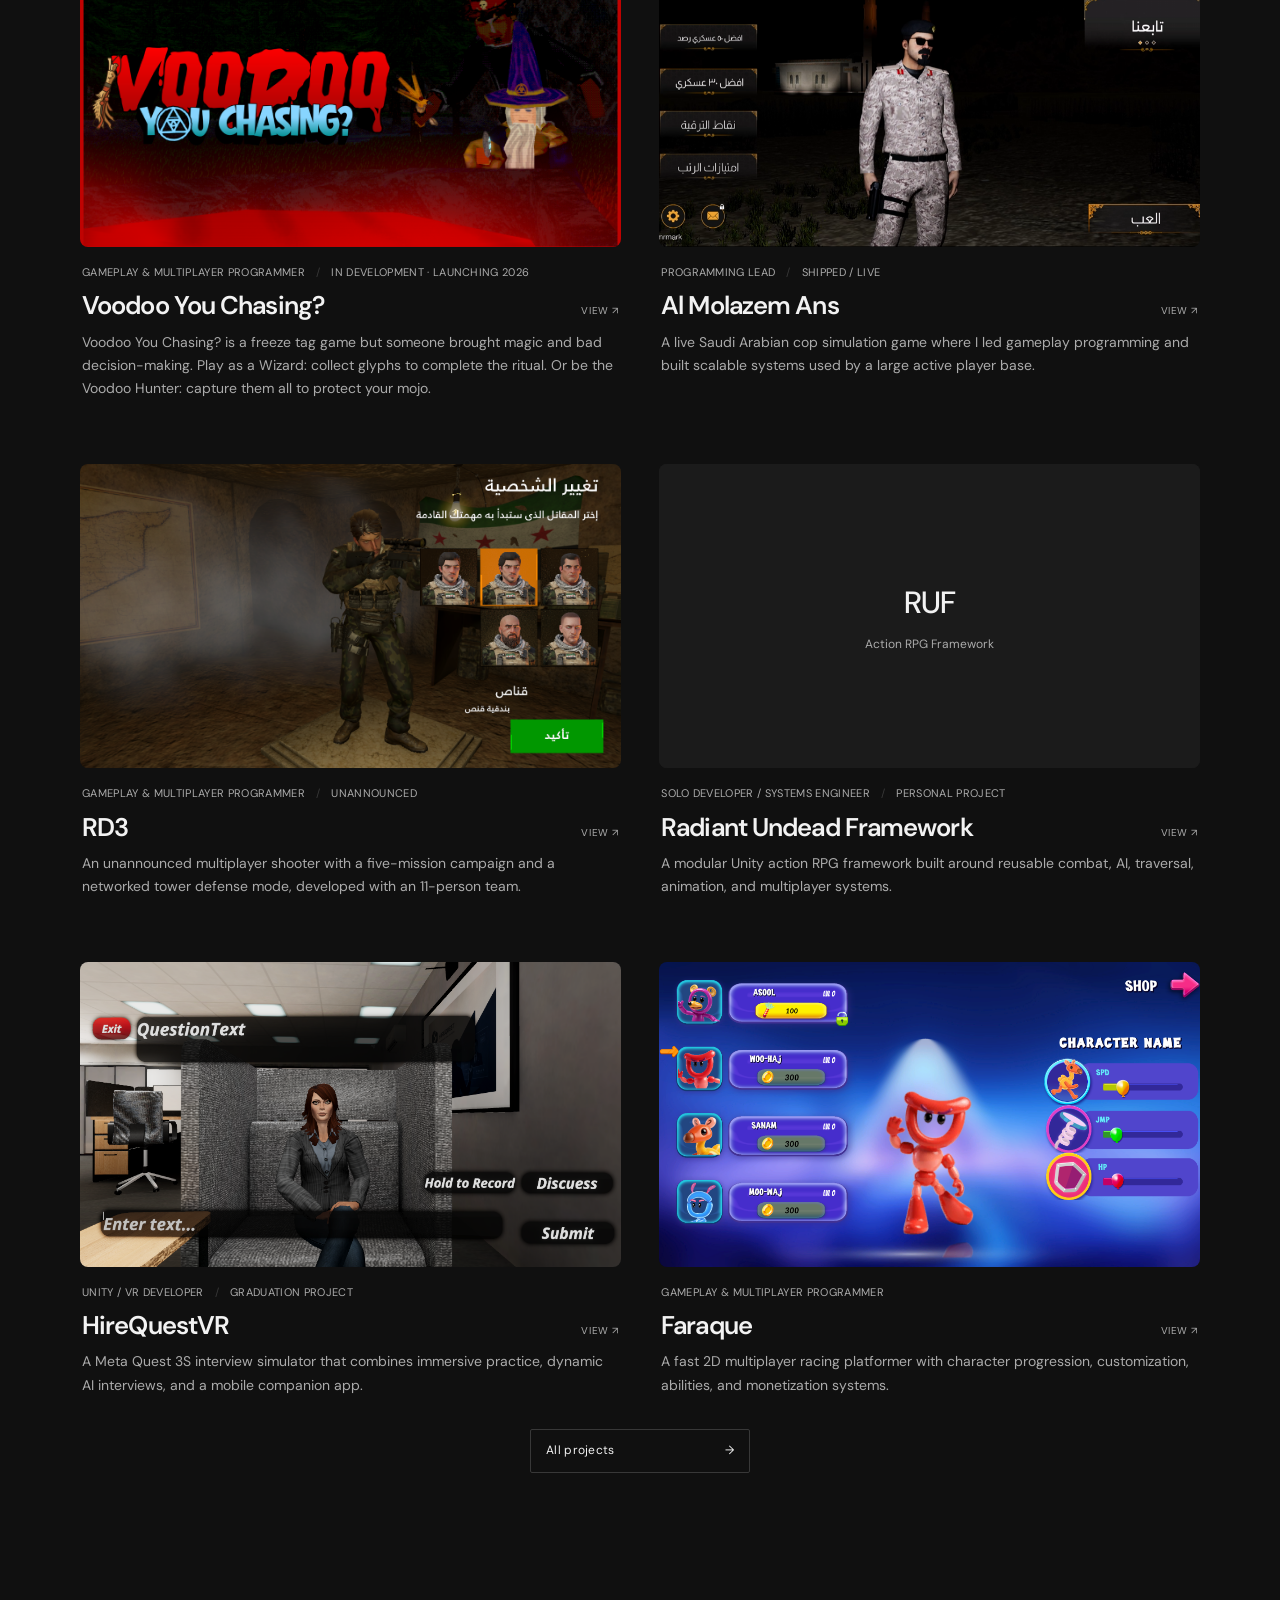
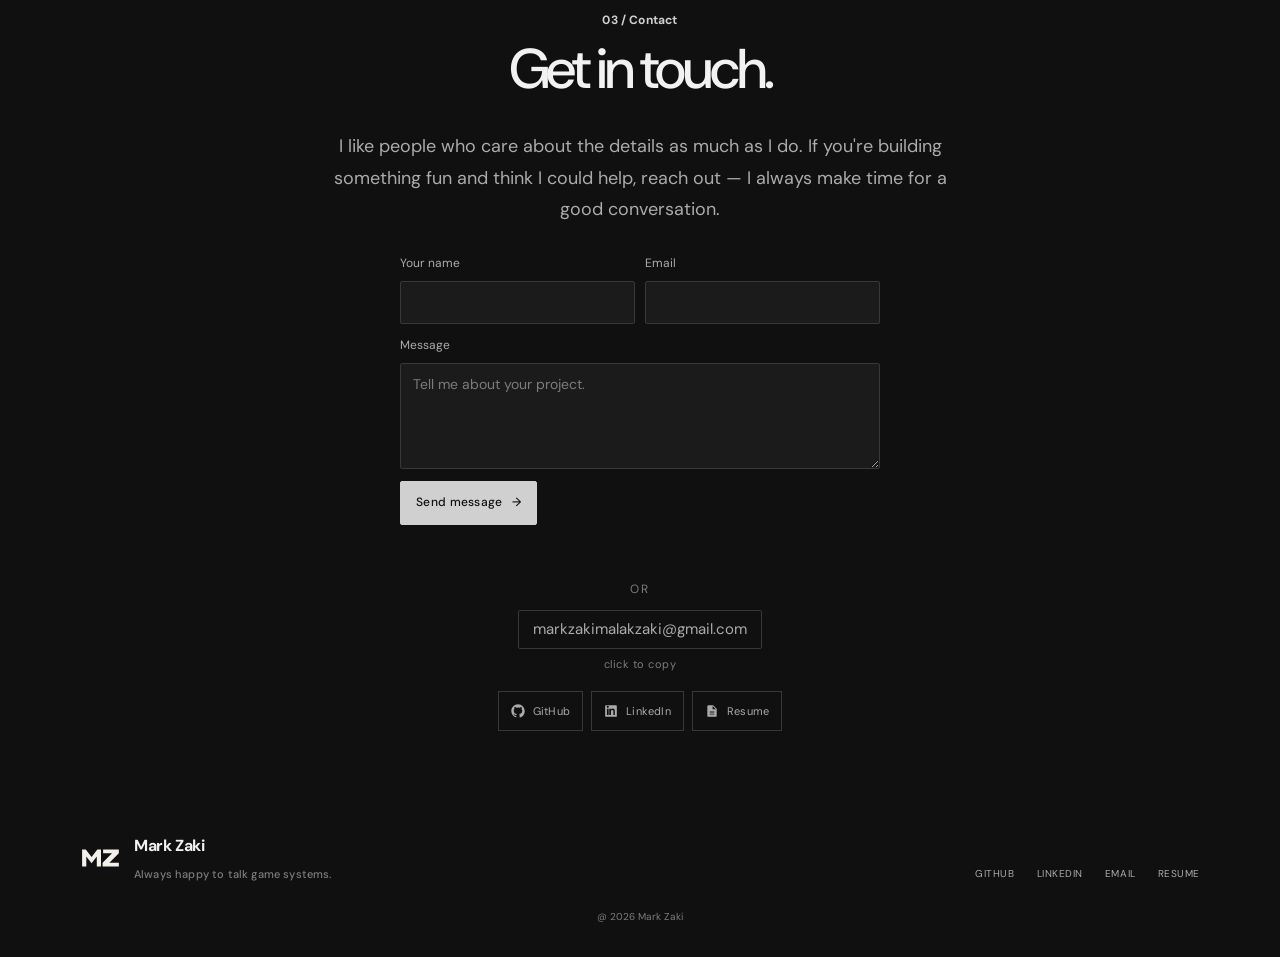
==== commit bc9c5927: "update" ====
--- a/index.html
+++ b/index.html
@@ -5,14 +5,14 @@
   <meta name="viewport" content="width=device-width, initial-scale=1.0">
   <meta name="referrer" content="strict-origin-when-cross-origin">
   <meta name="theme-color" content="#101010">
-  <script src="theme-init.js"></script>
+  <script src="theme-init.js?v=20261011-6"></script>
   <title>Mark Zaki</title>
   <meta name="description" content="Mark Zaki, a Gameplay & Multiplayer Systems Programmer working across shipped mobile games, multiplayer systems, VR, combat, AI, and developer tools.">
   <link rel="preconnect" href="https://fonts.googleapis.com">
   <link rel="preconnect" href="https://fonts.gstatic.com" crossorigin>
   <link href="https://fonts.googleapis.com/css2?family=DM+Sans:wght@400;500;600;700&family=DM+Serif+Display&family=IBM+Plex+Sans:wght@400;500;600;700&family=Instrument+Serif&family=Inter:wght@400;500;600;700;800&family=Manrope:wght@400;500;600;700;800&family=Outfit:wght@400;500;600;700&family=Playfair+Display:wght@500;600;700&family=Plus+Jakarta+Sans:wght@400;500;600;700;800&family=Sora:wght@400;500;600;700&family=Source+Sans+3:wght@400;500;600;700&family=Space+Grotesk:wght@400;500;600;700&family=Work+Sans:wght@400;500;600;700&display=swap" rel="stylesheet">
   <link href="https://fonts.googleapis.com/css2?family=Barlow+Condensed:wght@400;500;600;700&family=Lora:wght@400;500;600;700&family=Merriweather:wght@400;700&family=Oswald:wght@400;500;600;700&display=swap" rel="stylesheet">
-  <link rel="stylesheet" href="style.css">
+  <link rel="stylesheet" href="style.css?v=20261011-6">
   <link rel="icon" type="image/svg+xml" href="assets/favicon.svg">
 
   <!-- Social link preview -->
@@ -48,9 +48,8 @@
         <div class="section__head">
           <div>
             <span class="section__index number-label">01 / Expertise</span>
-            <h2 class="section__title">What I care about.</h2>
+            <h2 class="section__title">What I build.</h2>
           </div>
-          <p class="section__note">The parts of game development I enjoy thinking about, building, and improving.</p>
         </div>
         <div class="pillars" id="pillars"></div>
         <div class="coretools">
@@ -67,7 +66,6 @@
             <span class="section__index number-label">02 / Work</span>
             <h2 class="section__title">Featured projects.</h2>
           </div>
-          <p class="section__note">A closer look at the games and systems I have been building.</p>
         </div>
         <div class="projgrid" id="projects"></div>
         <div class="allprojects" id="all-projects" style="display:none">
@@ -91,15 +89,15 @@
           <input type="hidden" name="access_key" value="aaf80370-3ba7-458b-8931-5a05beeeeef8">
           <input type="checkbox" name="botcheck" class="hidden-check" tabindex="-1" autocomplete="off">
           <div class="contact-form__row">
-            <input class="contact-form__input" type="text" name="name" placeholder="Your name" required>
-            <input class="contact-form__input" type="email" name="email" placeholder="Your email" required>
+            <label class="contact-form__field"><span>Your name</span><input class="contact-form__input" type="text" name="name" autocomplete="name" required></label>
+            <label class="contact-form__field"><span>Email</span><input class="contact-form__input" type="email" name="email" autocomplete="email" required></label>
           </div>
-          <textarea class="contact-form__input contact-form__textarea" name="message" placeholder="What's on your mind?" rows="4" required></textarea>
+          <label class="contact-form__field"><span>Message</span><textarea class="contact-form__input contact-form__textarea" name="message" placeholder="Tell me about your project." rows="4" required></textarea></label>
           <button class="btn btn--accent contact-form__submit" type="submit">Send message <span class="arrow">&#8594;</span></button>
           <p class="contact-form__status" id="form-status"></p>
         </form>
         <p class="contact__or">or</p>
-        <p class="contact__email-copy" id="contact-email-copy">markzakimalakzaki@gmail.com</p>
+        <button type="button" class="contact__email-copy" id="contact-email-copy" aria-label="Copy email address">markzakimalakzaki@gmail.com</button>
         <p class="contact__email-hint" id="contact-email-hint">click to copy</p>
         <div class="socials" id="socials"></div>
       </div>
@@ -116,7 +114,8 @@
     </div>
   </footer>
 
-  <script src="data.js"></script>
-  <script src="render.js"></script>
+  <script src="data.js?v=20261011-6"></script>
+  <script src="content-migration.js?v=20261011-6"></script>
+  <script src="render.js?v=20261011-6"></script>
 </body>
 </html>
--- a/style.css
+++ b/style.css
@@ -23,7 +23,7 @@
   --heading-text: #f2f2f2;
   --project-title: #f2f2f2;
   --body-text: #ababab;
-  --max: 1280px;
+  --max: 1200px;
   --radius: 2px;
   --ease: cubic-bezier(.22, 1, .36, 1);
 }
@@ -114,37 +114,47 @@
   flex-direction: column;
   align-items: center;
   justify-content: center;
-  padding: clamp(72px, 9vw, 116px) 0 clamp(46px, 5vw, 66px);
+  padding: clamp(64px, 8vw, 100px) 0 clamp(44px, 5vw, 64px);
   text-align: center;
 }
 
+.hero__headline {
+  width: 100%;
+  min-width: 0;
+}
+
 .hero__byline {
+  max-width: 34rem;
+  margin-inline: auto;
   margin-top: 26px;
-  color: var(--faint);
+  color: var(--muted);
   font-family: var(--font-mono);
   font-size: 12px;
   font-weight: 500;
   letter-spacing: .09em;
   text-transform: uppercase;
+  text-wrap: balance;
 }
 
 .hero__headline h1 {
   color: var(--hero-text);
-  font-size: clamp(72px, 14.5vw, 184px);
+  font-size: clamp(64px, 12vw, 144px);
   font-weight: 600;
-  letter-spacing: -.085em;
-  line-height: .78;
+  letter-spacing: -.065em;
+  line-height: .95;
   white-space: nowrap;
 }
 
 .hero__statement {
-  max-width: 700px;
+  max-width: 570px;
+  margin-inline: auto;
   margin-top: 18px;
   color: var(--body-text);
-  font-size: clamp(16px, 1.8vw, 22px);
+  font-size: clamp(16px, 1.6vw, 20px);
   font-weight: 400;
   letter-spacing: -.02em;
-  line-height: 1.55;
+  line-height: 1.65;
+  text-wrap: balance;
 }
 
 .actions {
@@ -207,6 +217,8 @@
 }
 
 #expertise .section__head {
+  max-width: 960px;
+  margin-inline: auto;
   margin-bottom: 32px;
 }
 
@@ -218,7 +230,7 @@
   display: flex;
   flex-direction: column;
   align-items: center;
-  gap: 18px;
+  gap: 16px;
   margin-bottom: clamp(28px, 3.5vw, 40px);
   text-align: center;
 }
@@ -233,17 +245,10 @@
 .pagehead__title {
   max-width: 820px;
   color: var(--heading-text);
-  font-size: clamp(34px, 5.2vw, 72px);
+  font-size: clamp(32px, 4.5vw, 56px);
   font-weight: 500;
   letter-spacing: -.055em;
-  line-height: 1;
-}
-
-.section__note {
-  max-width: 520px;
-  color: var(--body-text);
-  font-size: 14px;
-  line-height: 1.7;
+  line-height: 1.1;
 }
 
 /* Project cards ----------------------------------------------------------- */
@@ -282,6 +287,7 @@
   position: relative;
   aspect-ratio: 16 / 9;
   overflow: hidden;
+  border-radius: 8px;
   background: var(--surface);
   transition: background .22s ease;
 }
@@ -314,6 +320,19 @@
   text-align: center;
 }
 
+.pcard__media .thumb__ph { height: 100%; }
+
+.pcard__media > .pcard__preview {
+  position: absolute;
+  inset: 0;
+  z-index: 1;
+  opacity: 0;
+  pointer-events: none;
+  transition: opacity .18s ease;
+}
+
+.pcard__media.is-previewing > .pcard__preview { opacity: 1; }
+
 .pcard__body {
   min-height: 0;
   padding: 16px 2px 0;
@@ -324,16 +343,16 @@
 
 .pcard__meta {
   display: flex;
-  flex-wrap: nowrap;
+  flex-wrap: wrap;
   gap: 5px 11px;
   overflow: hidden;
-  color: var(--faint);
+  color: var(--muted);
   font-family: var(--font-mono);
   font-size: 11px;
-  letter-spacing: .07em;
+  letter-spacing: .03em;
   text-overflow: ellipsis;
   text-transform: uppercase;
-  white-space: nowrap;
+  white-space: normal;
 }
 
 .pcard__meta span {
@@ -350,21 +369,19 @@
 
 .pcard__heading {
   display: flex;
-  align-items: center;
+  align-items: baseline;
   justify-content: space-between;
   gap: 20px;
   margin-top: 10px;
 }
 
 .pcard__title {
-  overflow: hidden;
   color: var(--project-title);
   font-size: clamp(20px, 2vw, 27px);
   font-weight: 600;
   letter-spacing: -.035em;
-  line-height: 1.12;
-  text-overflow: ellipsis;
-  white-space: nowrap;
+  line-height: 1.2;
+  overflow-wrap: anywhere;
   transition: color .18s ease;
 }
 
@@ -398,10 +415,10 @@
   display: -webkit-box;
   overflow: hidden;
   color: var(--body-text);
-  font-size: 13.5px;
+  font-size: 14px;
   line-height: 1.65;
   -webkit-box-orient: vertical;
-  -webkit-line-clamp: 2;
+  -webkit-line-clamp: 3;
 }
 
 .btn .arrow {
@@ -459,17 +476,18 @@
 /* Engineering focus ------------------------------------------------------- */
 
 .pillars {
-  max-width: 1040px;
+  max-width: 960px;
   display: grid;
   grid-template-columns: repeat(2, minmax(0, 1fr));
-  gap: 34px 48px;
+  gap: 32px 40px;
   margin-inline: auto;
 }
 
 .pillar {
   min-height: 0;
   display: block;
-  padding: 0;
+  padding: 20px 0 0;
+  border-top: 1px solid var(--line);
   background: transparent;
   text-align: left;
 }
@@ -481,7 +499,7 @@
 .pillar__title {
   max-width: 360px;
   margin-top: 9px;
-  font-size: clamp(15px, 1.45vw, 19px);
+  font-size: clamp(18px, 1.7vw, 21px);
   font-weight: 600;
   letter-spacing: -.025em;
   line-height: 1.25;
@@ -493,15 +511,15 @@
 }
 
 .pillar__body {
-  max-width: 470px;
-  margin-top: 8px;
+  max-width: 48ch;
+  margin-top: 12px;
   color: var(--body-text);
-  font-size: 13px;
+  font-size: 15px;
   line-height: 1.7;
 }
 
 .coretools {
-  max-width: 1040px;
+  max-width: 960px;
   display: grid;
   grid-template-columns: 110px 1fr;
   gap: 24px;
@@ -564,6 +582,9 @@
 }
 
 .contact__simple .section__head {
+  flex-direction: column;
+  align-items: center;
+  text-align: center;
   margin-bottom: 32px;
 }
 
@@ -585,6 +606,8 @@
 }
 
 .contact__email-copy {
+  max-width: 100%;
+  overflow-wrap: anywhere;
   margin-top: 10px;
   font-family: var(--font-mono);
   font-size: 15px;
@@ -592,7 +615,8 @@
   cursor: pointer;
   transition: color .2s ease;
   padding: 6px 14px;
-  border: 1px dashed var(--line);
+  background: transparent;
+  border: 1px solid var(--line);
   border-radius: var(--radius);
   display: inline-block;
 }
@@ -891,6 +915,7 @@
 .detail__hero {
   aspect-ratio: 16 / 9;
   overflow: hidden;
+  border-radius: 8px;
   background: var(--surface);
   border: 1px solid var(--line);
 }
@@ -1094,6 +1119,57 @@
 
 /* Media gallery ----------------------------------------------------------- */
 
+.video-player {
+  position: relative;
+  width: 100%;
+  height: 100%;
+  min-height: 0;
+  aspect-ratio: 16 / 9;
+  background: #101010;
+}
+
+.contact-form__field {
+  display: flex;
+  flex: 1;
+  min-width: 0;
+  flex-direction: column;
+  gap: 7px;
+  color: var(--muted);
+  font-size: 12px;
+  text-align: left;
+}
+
+.video-player video {
+  display: block;
+  width: 100%;
+  height: 100%;
+  object-fit: contain;
+}
+
+.video-player__play {
+  position: absolute;
+  inset: 0;
+  margin: auto;
+  width: max-content;
+  height: 44px;
+  display: inline-flex;
+  align-items: center;
+  gap: 8px;
+  padding: 0 16px;
+  color: #f2f2f2;
+  background: rgba(16, 16, 16, .9);
+  border: 1px solid rgba(255, 255, 255, .3);
+  border-radius: var(--radius);
+  font-size: 12px;
+  cursor: pointer;
+  transition: background .18s ease;
+}
+
+.video-player__play svg { width: 18px; height: 18px; }
+.video-player__play:hover { background: #232323; }
+.video-player__play[hidden] { display: none; }
+.video-player__play:disabled { cursor: progress; opacity: .7; }
+
 .mediabox {
   display: flex;
   flex-direction: column;
@@ -1104,6 +1180,7 @@
   position: relative;
   aspect-ratio: 16 / 9;
   overflow: hidden;
+  border-radius: 8px;
   background: var(--surface);
 }
 
@@ -1616,7 +1693,9 @@
 
 @media (max-width: 860px) {
   .section__head {
+    flex-direction: column;
     align-items: center;
+    gap: 16px;
   }
 
   .projgrid {
@@ -1668,6 +1747,17 @@
     line-height: .93;
   }
 
+  .hero__byline {
+    max-width: 28ch;
+    margin-top: 22px;
+    line-height: 1.6;
+  }
+
+  .hero__statement {
+    max-width: 34ch;
+    margin-top: 16px;
+  }
+
   .section {
     padding-block: 56px;
   }
@@ -1678,6 +1768,7 @@
 
   .pillars {
     grid-template-columns: 1fr;
+    gap: 26px;
   }
 
   .coretools {
@@ -1686,7 +1777,7 @@
   }
 
   .pcard__media {
-    aspect-ratio: 4 / 3;
+    aspect-ratio: 16 / 9;
   }
 
   .projgrid--archive {
